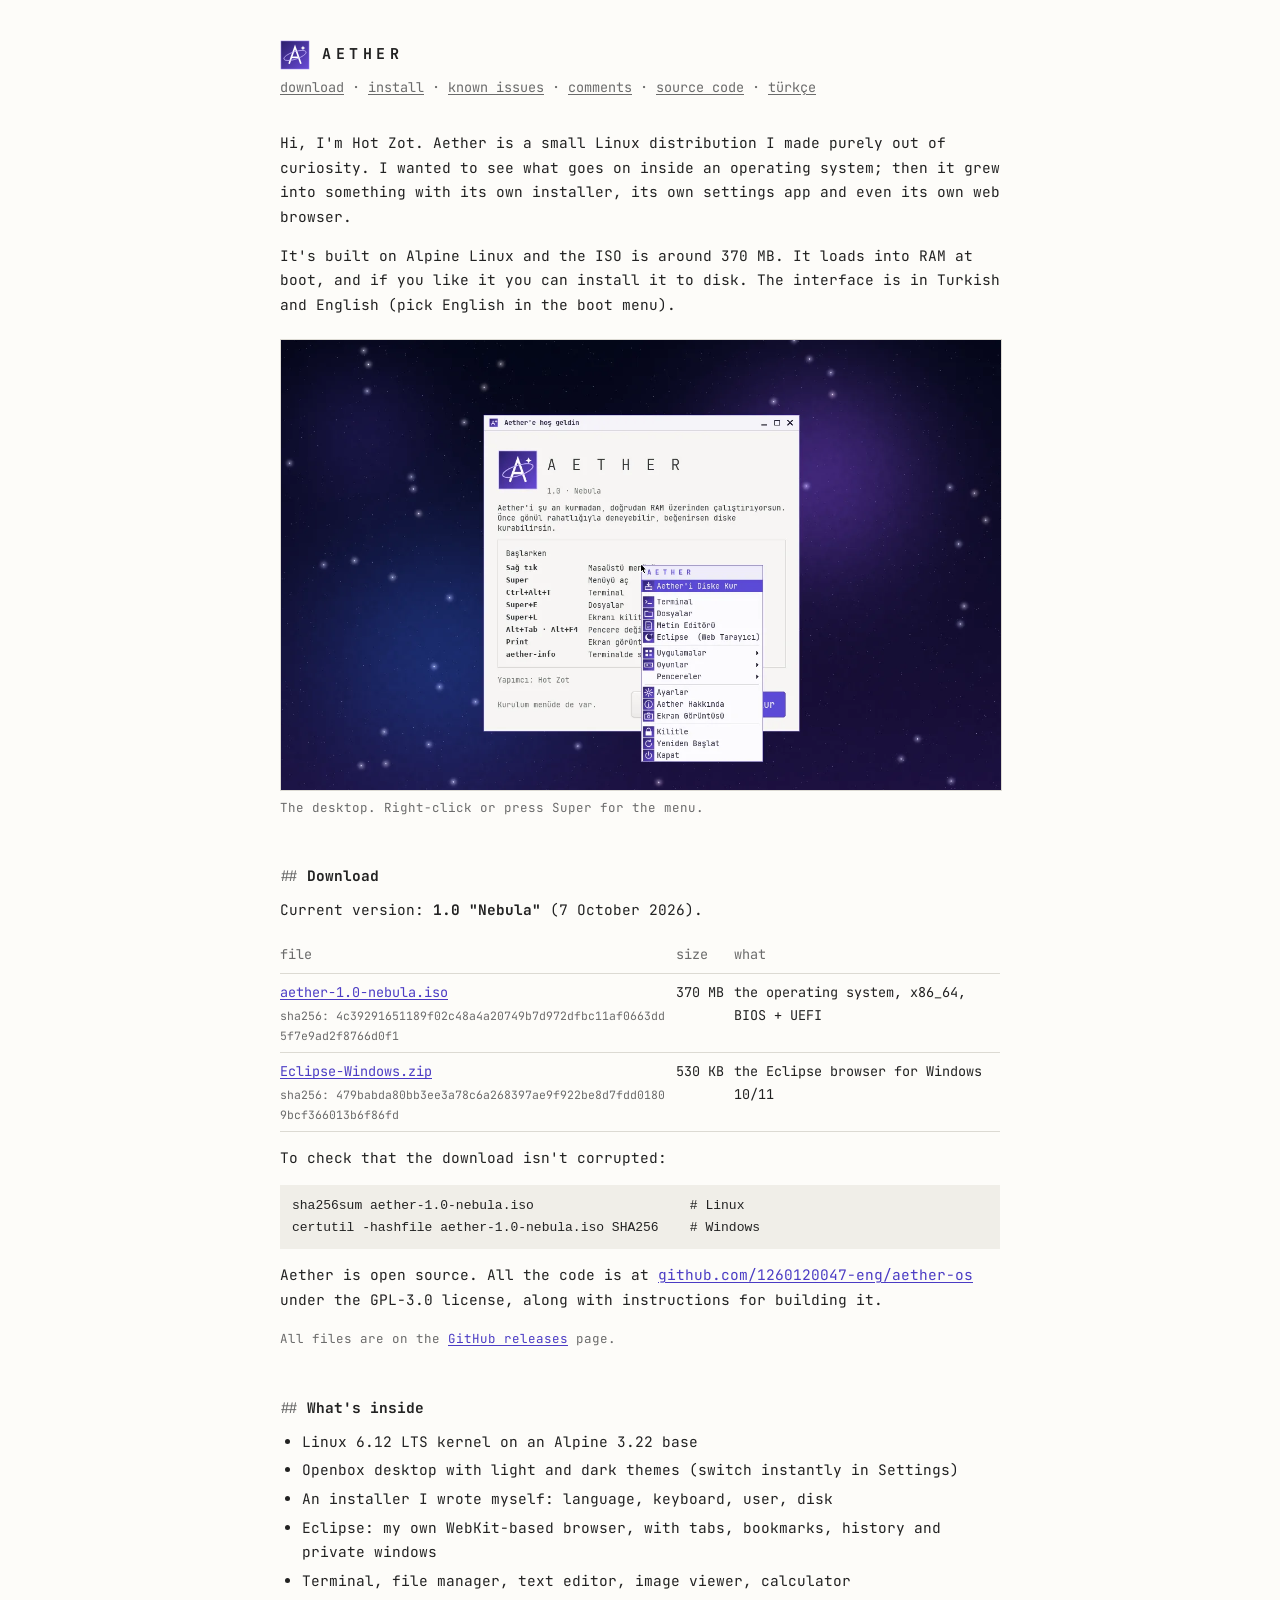
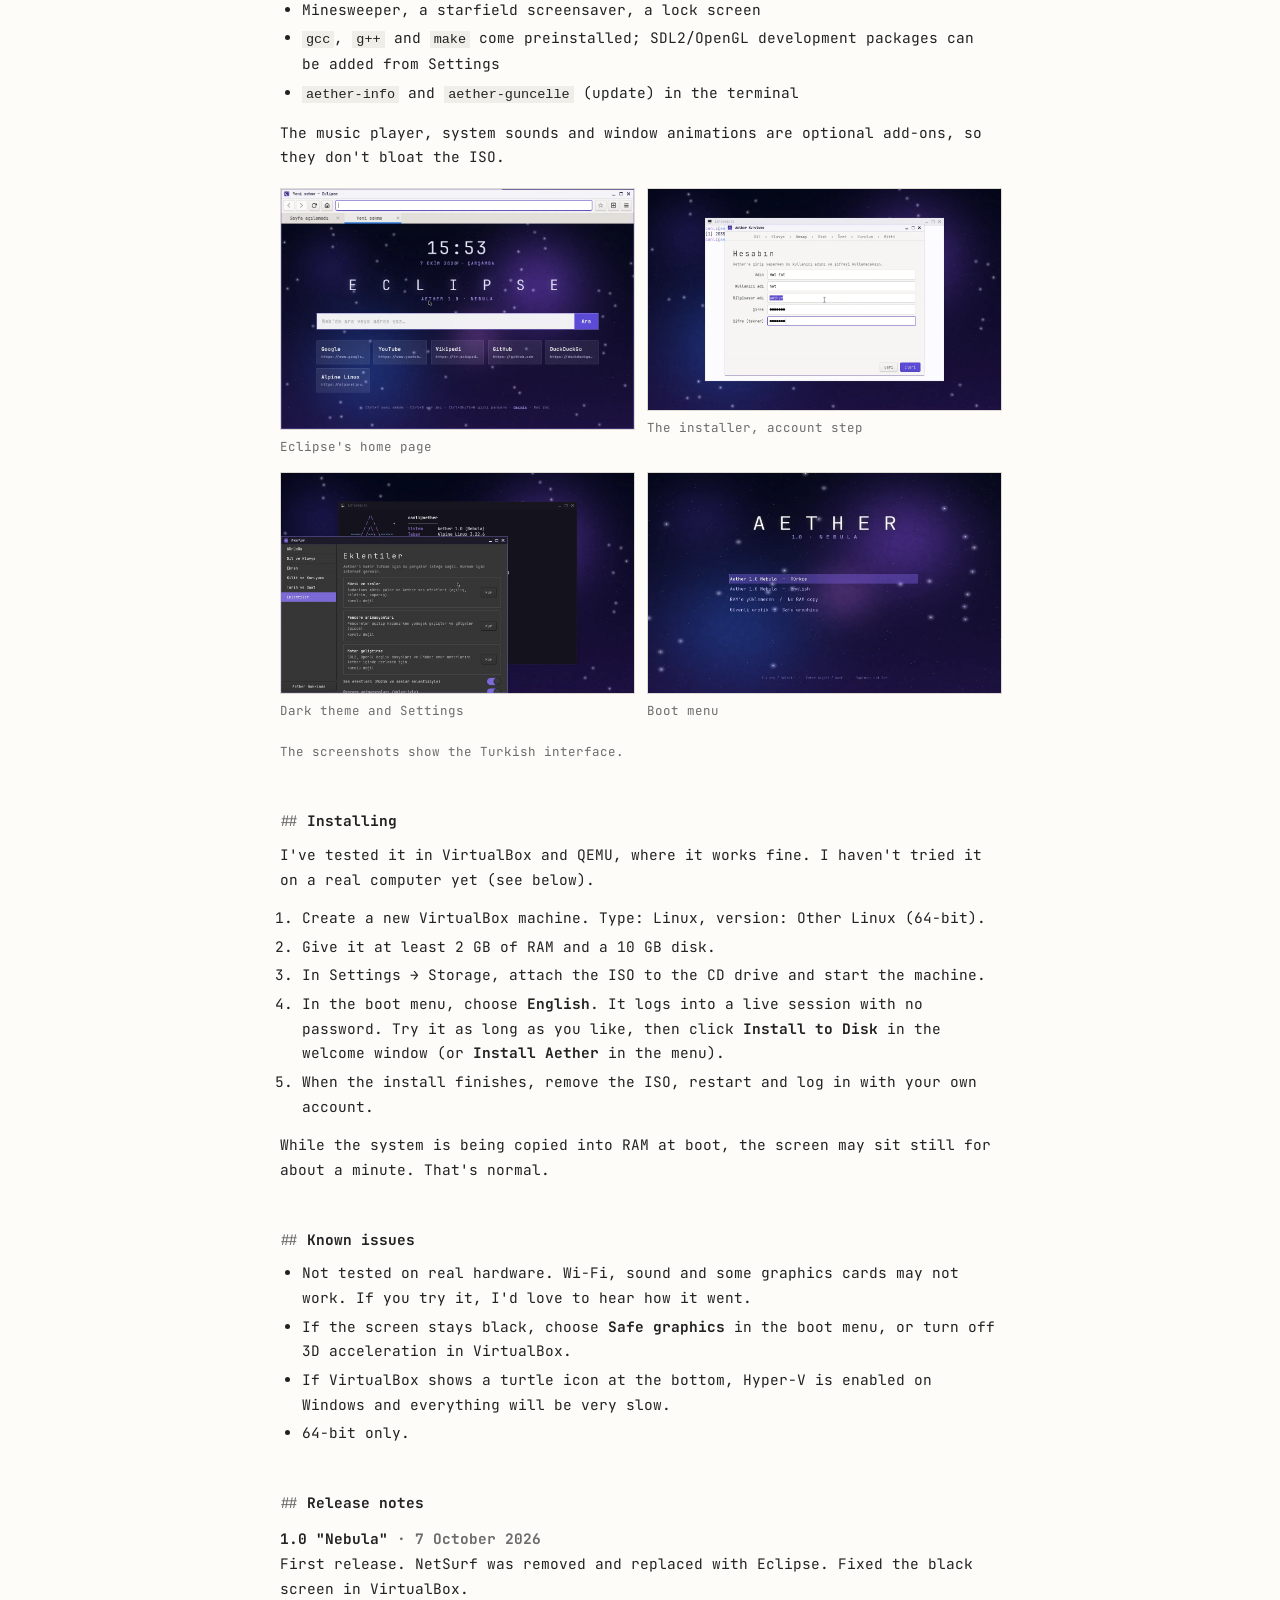
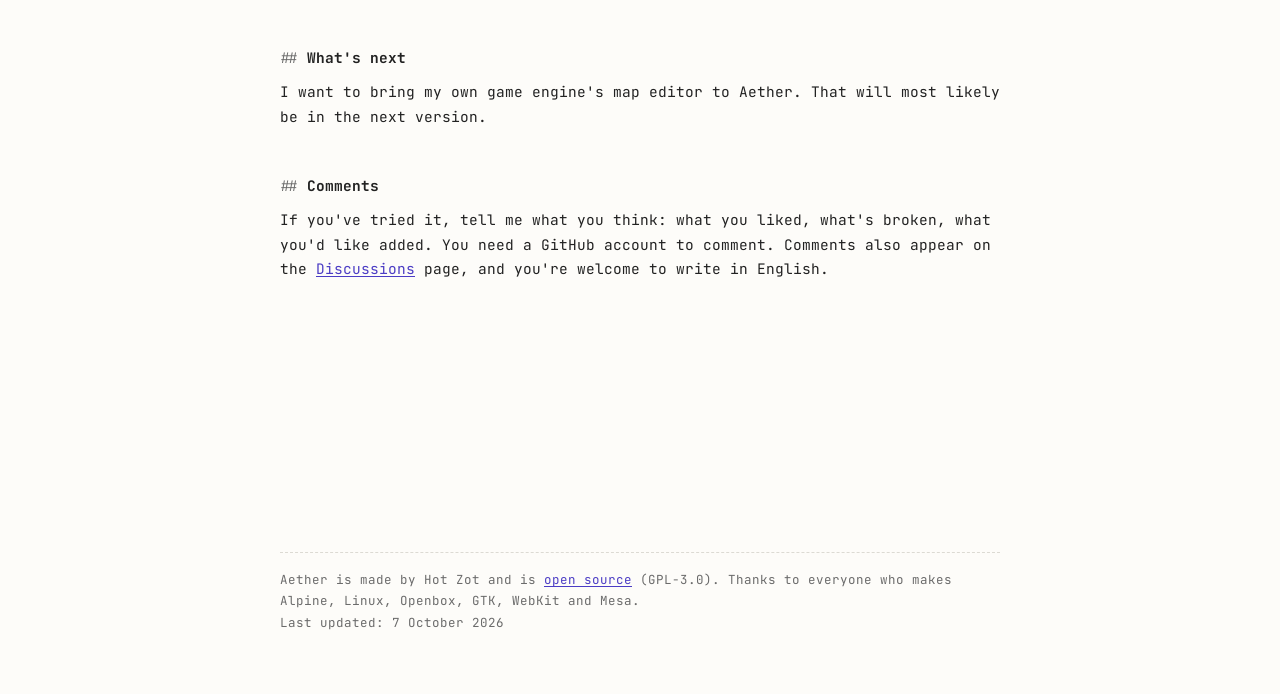
==== en/index.html @ 7eb0932d "İngilizce sayfa" ====
<!doctype html>
<html lang="en">
<head>
<meta charset="utf-8">
<meta name="viewport" content="width=device-width, initial-scale=1">
<title>Aether Linux</title>
<meta name="description" content="Aether: a small Linux distribution based on Alpine, in Turkish and English. A hobby project by Hot Zot.">
<link rel="alternate" hreflang="tr" href="https://aether-os.dev/">
<link rel="alternate" hreflang="en" href="https://aether-os.dev/en/">
<link rel="icon" href="../img/aether.svg" type="image/svg+xml">
<link rel="preconnect" href="https://fonts.googleapis.com">
<link rel="preconnect" href="https://fonts.gstatic.com" crossorigin>
<link rel="stylesheet" href="https://fonts.googleapis.com/css2?family=JetBrains+Mono:ital,wght@0,400;0,700;1,400&display=swap">
<style>
:root {
  --bg: #fdfcf9;
  --fg: #222;
  --soluk: #6b6b6b;
  --cizgi: #dcdad3;
  --link: #4b3cc4;
  --ziyaret: #7a3cab;
  --kod: #f0eee8;
}
@media (prefers-color-scheme: dark) {
  :root:not([data-theme="light"]) {
    --bg: #15141a; --fg: #ddd; --soluk: #8f8d99; --cizgi: #34323d;
    --link: #a99cff; --ziyaret: #c59cf0; --kod: #22212a; color-scheme: dark;
  }
}
:root[data-theme="dark"] {
  --bg: #15141a; --fg: #ddd; --soluk: #8f8d99; --cizgi: #34323d;
  --link: #a99cff; --ziyaret: #c59cf0; --kod: #22212a; color-scheme: dark;
}
html { -webkit-text-size-adjust: 100%; }
body {
  margin: 0; background: var(--bg); color: var(--fg);
  font: 14.5px/1.7 "JetBrains Mono", ui-monospace, Consolas, monospace;
}
.sayfa { max-width: 720px; margin: 0 auto; padding: 40px 16px 64px; }
a { color: var(--link); text-underline-offset: 2px; }
a:visited { color: var(--ziyaret); }
h1, h2 { font-weight: 700; line-height: 1.3; }
h1 { font-size: 15px; margin: 0; letter-spacing: .3em; }
h2 { font-size: 14.5px; margin: 48px 0 12px; }
h2::before { content: "## "; color: var(--soluk); font-weight: 400; }
p, ul, ol { margin: 0 0 14px; }
ul, ol { padding-left: 22px; }
li { margin-bottom: 4px; }
code { background: var(--kod); padding: 1px 4px; font-size: 13.5px; }
img { max-width: 100%; height: auto; display: block; }
.soluk { color: var(--soluk); }
small { font-size: 12.5px; }

.ust { display: flex; align-items: center; gap: 12px; margin-bottom: 6px; }
.ust img { width: 30px; height: 30px; }
.menu { margin: 0 0 32px; color: var(--soluk); font-size: 13.5px; }
.menu a, .menu a:visited { color: var(--soluk); }

figure { margin: 22px 0; }
figure img { border: 1px solid var(--cizgi); }
figcaption { color: var(--soluk); font-size: 12.5px; margin-top: 6px; }

.resimler { display: grid; grid-template-columns: 1fr 1fr; gap: 14px; margin: 18px 0; }
.resimler figure { margin: 0; }

.tablo { overflow-x: auto; margin: 14px 0; }
table { border-collapse: collapse; width: 100%; font-size: 13.5px; }
th, td { text-align: left; padding: 7px 10px 7px 0; border-bottom: 1px solid var(--cizgi); vertical-align: top; }
th { font-weight: 400; color: var(--soluk); }
td.boy { white-space: nowrap; }
.ozet { font-size: 11.5px; color: var(--soluk); word-break: break-all; display: block; margin-top: 2px; }

pre { background: var(--kod); padding: 10px 12px; overflow-x: auto; font-size: 13px; margin: 0 0 14px; }

.gunluk dt { font-weight: 700; }
.gunluk dd { margin: 0 0 12px 0; }

#yorumlar { margin-top: 14px; min-height: 200px; }
.alt { margin-top: 56px; padding-top: 16px; border-top: 1px dashed var(--cizgi); color: var(--soluk); font-size: 12.5px; }

@media (max-width: 560px) {
  body { font-size: 14px; }
  .resimler { grid-template-columns: 1fr; }
}
</style>
</head>
<body>
<div class="sayfa">

<div class="ust">
  <img src="../img/aether.svg" alt="">
  <h1>AETHER</h1>
</div>
<p class="menu">
  <a href="#download">download</a> ·
  <a href="#install">install</a> ·
  <a href="#issues">known issues</a> ·
  <a href="#comments">comments</a> ·
  <a href="https://github.com/1260120047-eng/aether-os">source code</a> ·
  <a href="../" hreflang="tr" lang="tr">türkçe</a>
</p>

<p>Hi, I'm Hot Zot. Aether is a small Linux distribution I made purely out of curiosity. I wanted to see what goes on inside an operating system; then it grew into something with its own installer, its own settings app and even its own web browser.</p>

<p>It's built on Alpine Linux and the ISO is around 370 MB. It loads into RAM at boot, and if you like it you can install it to disk. The interface is in Turkish and English (pick English in the boot menu).</p>

<figure>
  <a href="../img/masaustu.webp"><img src="../img/masaustu.webp" width="1280" height="800" alt="Aether desktop"></a>
  <figcaption>The desktop. Right-click or press Super for the menu.</figcaption>
</figure>

<h2 id="download">Download</h2>

<p>Current version: <b>1.0 "Nebula"</b> (7 October 2026).</p>

<div class="tablo">
<table>
  <tr><th>file</th><th>size</th><th>what</th></tr>
  <tr>
    <td><a href="https://github.com/1260120047-eng/aether/releases/download/1.0/aether-1.0-nebula.iso">aether-1.0-nebula.iso</a>
      <span class="ozet">sha256: 4c39291651189f02c48a4a20749b7d972dfbc11af0663dd5f7e9ad2f8766d0f1</span></td>
    <td class="boy">370 MB</td>
    <td>the operating system, x86_64, BIOS + UEFI</td>
  </tr>
  <tr>
    <td><a href="https://github.com/1260120047-eng/aether/releases/download/1.0/Eclipse-Windows.zip">Eclipse-Windows.zip</a>
      <span class="ozet">sha256: 479babda80bb3ee3a78c6a268397ae9f922be8d7fdd01809bcf366013b6f86fd</span></td>
    <td class="boy">530 KB</td>
    <td>the Eclipse browser for Windows 10/11</td>
  </tr>
</table>
</div>

<p>To check that the download isn't corrupted:</p>
<pre>sha256sum aether-1.0-nebula.iso                    # Linux
certutil -hashfile aether-1.0-nebula.iso SHA256    # Windows</pre>

<p>Aether is open source. All the code is at <a href="https://github.com/1260120047-eng/aether-os">github.com/1260120047-eng/aether-os</a> under the GPL-3.0 license, along with instructions for building it.</p>

<p class="soluk"><small>All files are on the <a href="https://github.com/1260120047-eng/aether/releases">GitHub releases</a> page.</small></p>

<h2>What's inside</h2>

<ul>
  <li>Linux 6.12 LTS kernel on an Alpine 3.22 base</li>
  <li>Openbox desktop with light and dark themes (switch instantly in Settings)</li>
  <li>An installer I wrote myself: language, keyboard, user, disk</li>
  <li>Eclipse: my own WebKit-based browser, with tabs, bookmarks, history and private windows</li>
  <li>Terminal, file manager, text editor, image viewer, calculator</li>
  <li>Minesweeper, a starfield screensaver, a lock screen</li>
  <li><code>gcc</code>, <code>g++</code> and <code>make</code> come preinstalled; SDL2/OpenGL development packages can be added from Settings</li>
  <li><code>aether-info</code> and <code>aether-guncelle</code> (update) in the terminal</li>
</ul>

<p>The music player, system sounds and window animations are optional add-ons, so they don't bloat the ISO.</p>

<div class="resimler">
  <figure>
    <a href="../img/eclipse.webp"><img src="../img/eclipse.webp" width="1102" height="750" alt="Eclipse browser" loading="lazy"></a>
    <figcaption>Eclipse's home page</figcaption>
  </figure>
  <figure>
    <a href="../img/kurulum.webp"><img src="../img/kurulum.webp" width="1280" height="800" alt="Installer" loading="lazy"></a>
    <figcaption>The installer, account step</figcaption>
  </figure>
  <figure>
    <a href="../img/koyu-tema.webp"><img src="../img/koyu-tema.webp" width="1280" height="800" alt="Dark theme" loading="lazy"></a>
    <figcaption>Dark theme and Settings</figcaption>
  </figure>
  <figure>
    <a href="../img/grub.webp"><img src="../img/grub.webp" width="800" height="600" alt="Boot menu" loading="lazy"></a>
    <figcaption>Boot menu</figcaption>
  </figure>
</div>
<p class="soluk"><small>The screenshots show the Turkish interface.</small></p>

<h2 id="install">Installing</h2>

<p>I've tested it in VirtualBox and QEMU, where it works fine. I haven't tried it on a real computer yet (see below).</p>

<ol>
  <li>Create a new VirtualBox machine. Type: Linux, version: Other Linux (64-bit).</li>
  <li>Give it at least 2 GB of RAM and a 10 GB disk.</li>
  <li>In Settings → Storage, attach the ISO to the CD drive and start the machine.</li>
  <li>In the boot menu, choose <b>English</b>. It logs into a live session with no password. Try it as long as you like, then click <b>Install to Disk</b> in the welcome window (or <b>Install Aether</b> in the menu).</li>
  <li>When the install finishes, remove the ISO, restart and log in with your own account.</li>
</ol>

<p>While the system is being copied into RAM at boot, the screen may sit still for about a minute. That's normal.</p>

<h2 id="issues">Known issues</h2>

<ul>
  <li>Not tested on real hardware. Wi-Fi, sound and some graphics cards may not work. If you try it, I'd love to hear how it went.</li>
  <li>If the screen stays black, choose <b>Safe graphics</b> in the boot menu, or turn off 3D acceleration in VirtualBox.</li>
  <li>If VirtualBox shows a turtle icon at the bottom, Hyper-V is enabled on Windows and everything will be very slow.</li>
  <li>64-bit only.</li>
</ul>

<h2>Release notes</h2>

<dl class="gunluk">
  <dt>1.0 "Nebula" <span class="soluk">· 7 October 2026</span></dt>
  <dd>First release. NetSurf was removed and replaced with Eclipse. Fixed the black screen in VirtualBox.</dd>
</dl>

<h2>What's next</h2>

<p>I want to bring my own game engine's map editor to Aether. That will most likely be in the next version.</p>

<h2 id="comments">Comments</h2>

<p>If you've tried it, tell me what you think: what you liked, what's broken, what you'd like added. You need a GitHub account to comment. Comments also appear on the <a href="https://github.com/1260120047-eng/aether/discussions">Discussions</a> page, and you're welcome to write in English.</p>

<div id="yorumlar">
<script src="https://giscus.app/client.js"
        data-repo="1260120047-eng/aether"
        data-repo-id="R_kgDOU_pYoA"
        data-category="Announcements"
        data-category-id="DIC_kwDOU_pYoM4DHRGf"
        data-mapping="specific"
        data-term="aether-1.0"
        data-strict="0"
        data-reactions-enabled="1"
        data-emit-metadata="0"
        data-input-position="top"
        data-theme="preferred_color_scheme"
        data-lang="en"
        data-loading="lazy"
        crossorigin="anonymous"
        async>
</script>
</div>

<div class="alt">
  Aether is made by Hot Zot and is <a href="https://github.com/1260120047-eng/aether-os">open source</a> (GPL-3.0). Thanks to everyone who makes Alpine, Linux, Openbox, GTK, WebKit and Mesa.<br>
  Last updated: 7 October 2026
</div>

</div>
</body>
</html>
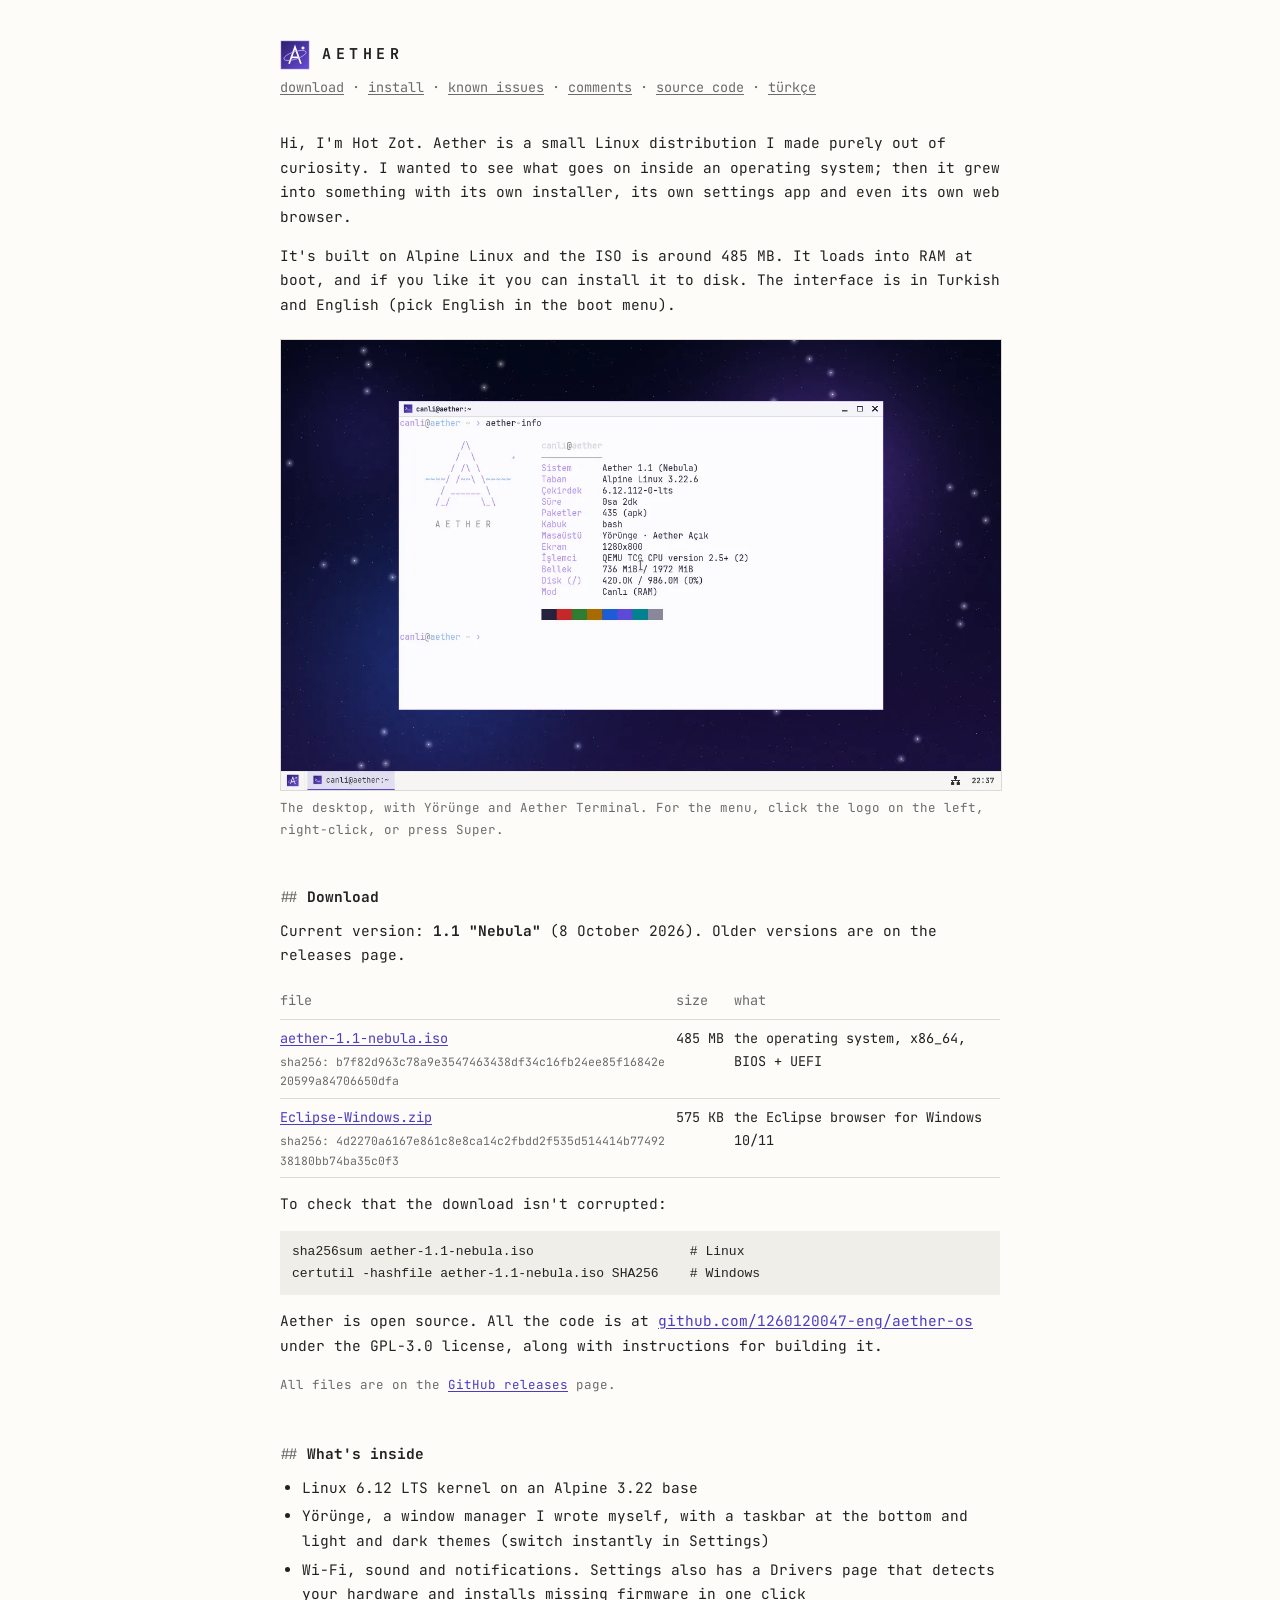
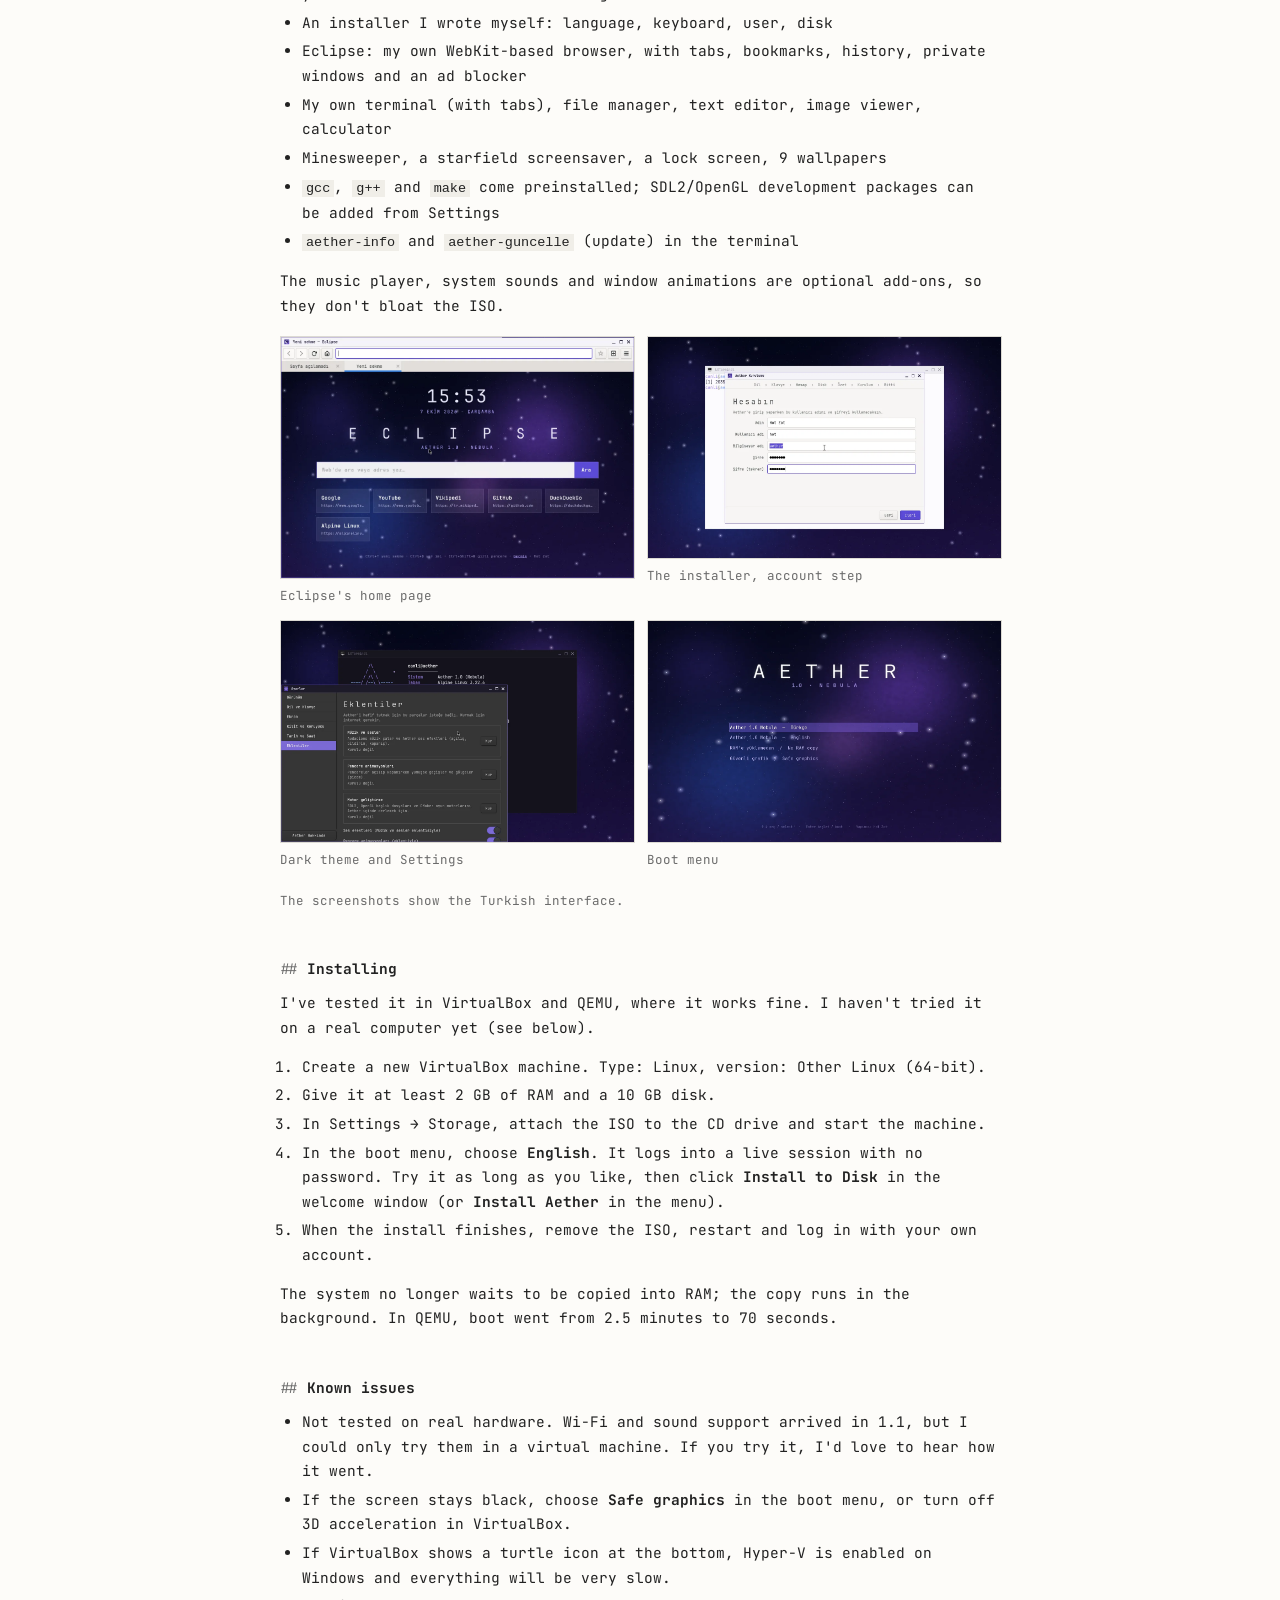
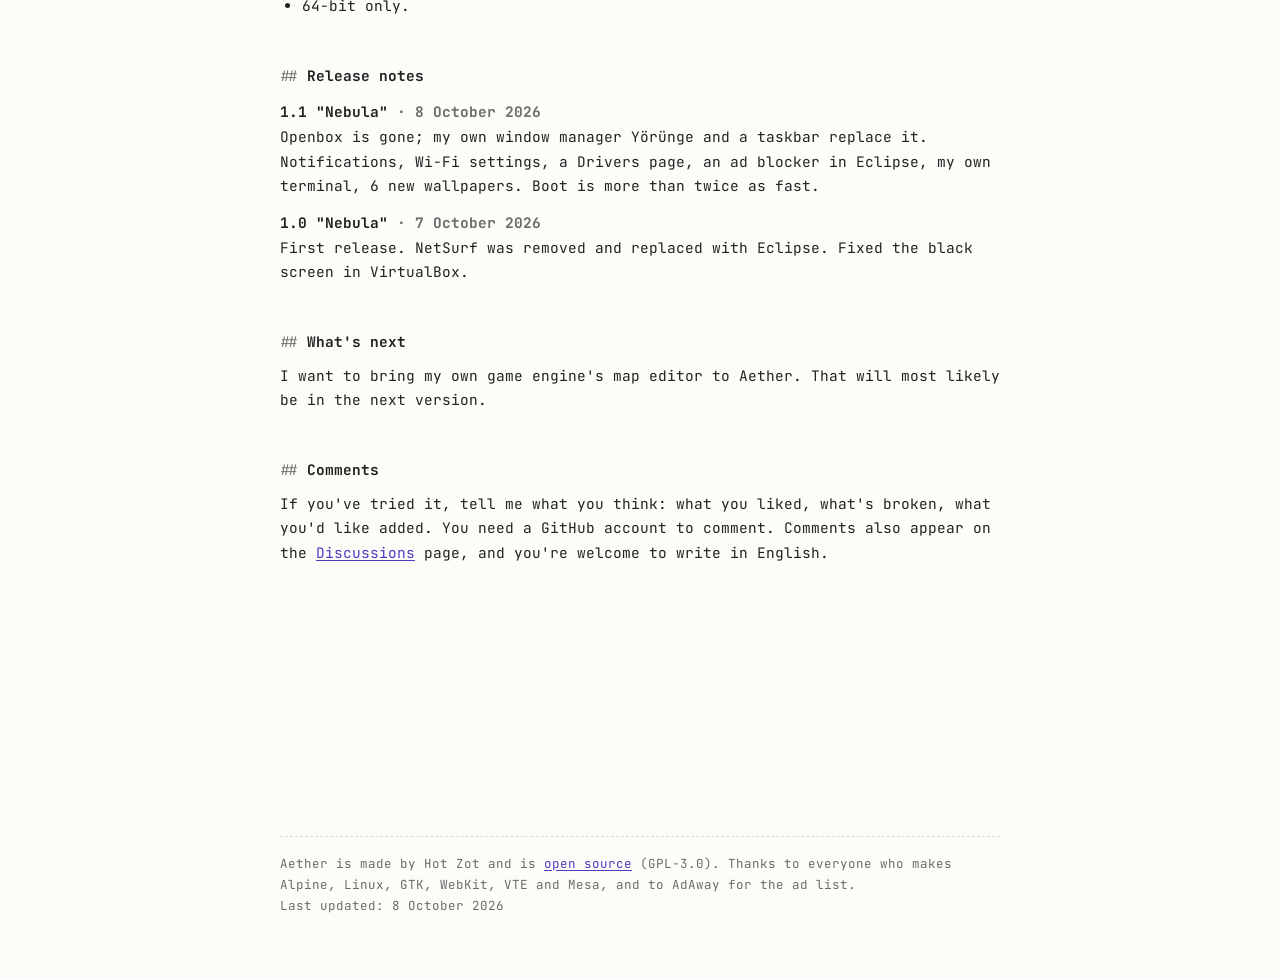
==== commit e55d703c: "1.1 "Nebula"" ====
--- a/en/index.html
+++ b/en/index.html
@@ -102,38 +102,38 @@
 
 <p>Hi, I'm Hot Zot. Aether is a small Linux distribution I made purely out of curiosity. I wanted to see what goes on inside an operating system; then it grew into something with its own installer, its own settings app and even its own web browser.</p>
 
-<p>It's built on Alpine Linux and the ISO is around 370 MB. It loads into RAM at boot, and if you like it you can install it to disk. The interface is in Turkish and English (pick English in the boot menu).</p>
+<p>It's built on Alpine Linux and the ISO is around 485 MB. It loads into RAM at boot, and if you like it you can install it to disk. The interface is in Turkish and English (pick English in the boot menu).</p>
 
 <figure>
   <a href="../img/masaustu.webp"><img src="../img/masaustu.webp" width="1280" height="800" alt="Aether desktop"></a>
-  <figcaption>The desktop. Right-click or press Super for the menu.</figcaption>
+  <figcaption>The desktop, with Yörünge and Aether Terminal. For the menu, click the logo on the left, right-click, or press Super.</figcaption>
 </figure>
 
 <h2 id="download">Download</h2>
 
-<p>Current version: <b>1.0 "Nebula"</b> (7 October 2026).</p>
+<p>Current version: <b>1.1 "Nebula"</b> (8 October 2026). Older versions are on the releases page.</p>
 
 <div class="tablo">
 <table>
   <tr><th>file</th><th>size</th><th>what</th></tr>
   <tr>
-    <td><a href="https://github.com/1260120047-eng/aether/releases/download/1.0/aether-1.0-nebula.iso">aether-1.0-nebula.iso</a>
-      <span class="ozet">sha256: 4c39291651189f02c48a4a20749b7d972dfbc11af0663dd5f7e9ad2f8766d0f1</span></td>
-    <td class="boy">370 MB</td>
+    <td><a href="https://github.com/1260120047-eng/aether/releases/download/1.1/aether-1.1-nebula.iso">aether-1.1-nebula.iso</a>
+      <span class="ozet">sha256: b7f82d963c78a9e3547463438df34c16fb24ee85f16842e20599a84706650dfa</span></td>
+    <td class="boy">485 MB</td>
     <td>the operating system, x86_64, BIOS + UEFI</td>
   </tr>
   <tr>
-    <td><a href="https://github.com/1260120047-eng/aether/releases/download/1.0/Eclipse-Windows.zip">Eclipse-Windows.zip</a>
-      <span class="ozet">sha256: 479babda80bb3ee3a78c6a268397ae9f922be8d7fdd01809bcf366013b6f86fd</span></td>
-    <td class="boy">530 KB</td>
+    <td><a href="https://github.com/1260120047-eng/aether/releases/download/1.1/Eclipse-Windows.zip">Eclipse-Windows.zip</a>
+      <span class="ozet">sha256: 4d2270a6167e861c8e8ca14c2fbdd2f535d514414b7749238180bb74ba35c0f3</span></td>
+    <td class="boy">575 KB</td>
     <td>the Eclipse browser for Windows 10/11</td>
   </tr>
 </table>
 </div>
 
 <p>To check that the download isn't corrupted:</p>
-<pre>sha256sum aether-1.0-nebula.iso                    # Linux
-certutil -hashfile aether-1.0-nebula.iso SHA256    # Windows</pre>
+<pre>sha256sum aether-1.1-nebula.iso                    # Linux
+certutil -hashfile aether-1.1-nebula.iso SHA256    # Windows</pre>
 
 <p>Aether is open source. All the code is at <a href="https://github.com/1260120047-eng/aether-os">github.com/1260120047-eng/aether-os</a> under the GPL-3.0 license, along with instructions for building it.</p>
 
@@ -143,11 +143,12 @@
 
 <ul>
   <li>Linux 6.12 LTS kernel on an Alpine 3.22 base</li>
-  <li>Openbox desktop with light and dark themes (switch instantly in Settings)</li>
+  <li>Yörünge, a window manager I wrote myself, with a taskbar at the bottom and light and dark themes (switch instantly in Settings)</li>
+  <li>Wi-Fi, sound and notifications. Settings also has a Drivers page that detects your hardware and installs missing firmware in one click</li>
   <li>An installer I wrote myself: language, keyboard, user, disk</li>
-  <li>Eclipse: my own WebKit-based browser, with tabs, bookmarks, history and private windows</li>
-  <li>Terminal, file manager, text editor, image viewer, calculator</li>
-  <li>Minesweeper, a starfield screensaver, a lock screen</li>
+  <li>Eclipse: my own WebKit-based browser, with tabs, bookmarks, history, private windows and an ad blocker</li>
+  <li>My own terminal (with tabs), file manager, text editor, image viewer, calculator</li>
+  <li>Minesweeper, a starfield screensaver, a lock screen, 9 wallpapers</li>
   <li><code>gcc</code>, <code>g++</code> and <code>make</code> come preinstalled; SDL2/OpenGL development packages can be added from Settings</li>
   <li><code>aether-info</code> and <code>aether-guncelle</code> (update) in the terminal</li>
 </ul>
@@ -186,12 +187,12 @@
   <li>When the install finishes, remove the ISO, restart and log in with your own account.</li>
 </ol>
 
-<p>While the system is being copied into RAM at boot, the screen may sit still for about a minute. That's normal.</p>
+<p>The system no longer waits to be copied into RAM; the copy runs in the background. In QEMU, boot went from 2.5 minutes to 70 seconds.</p>
 
 <h2 id="issues">Known issues</h2>
 
 <ul>
-  <li>Not tested on real hardware. Wi-Fi, sound and some graphics cards may not work. If you try it, I'd love to hear how it went.</li>
+  <li>Not tested on real hardware. Wi-Fi and sound support arrived in 1.1, but I could only try them in a virtual machine. If you try it, I'd love to hear how it went.</li>
   <li>If the screen stays black, choose <b>Safe graphics</b> in the boot menu, or turn off 3D acceleration in VirtualBox.</li>
   <li>If VirtualBox shows a turtle icon at the bottom, Hyper-V is enabled on Windows and everything will be very slow.</li>
   <li>64-bit only.</li>
@@ -200,6 +201,8 @@
 <h2>Release notes</h2>
 
 <dl class="gunluk">
+  <dt>1.1 "Nebula" <span class="soluk">· 8 October 2026</span></dt>
+  <dd>Openbox is gone; my own window manager Yörünge and a taskbar replace it. Notifications, Wi-Fi settings, a Drivers page, an ad blocker in Eclipse, my own terminal, 6 new wallpapers. Boot is more than twice as fast.</dd>
   <dt>1.0 "Nebula" <span class="soluk">· 7 October 2026</span></dt>
   <dd>First release. NetSurf was removed and replaced with Eclipse. Fixed the black screen in VirtualBox.</dd>
 </dl>
@@ -233,8 +236,8 @@
 </div>
 
 <div class="alt">
-  Aether is made by Hot Zot and is <a href="https://github.com/1260120047-eng/aether-os">open source</a> (GPL-3.0). Thanks to everyone who makes Alpine, Linux, Openbox, GTK, WebKit and Mesa.<br>
-  Last updated: 7 October 2026
+  Aether is made by Hot Zot and is <a href="https://github.com/1260120047-eng/aether-os">open source</a> (GPL-3.0). Thanks to everyone who makes Alpine, Linux, GTK, WebKit, VTE and Mesa, and to AdAway for the ad list.<br>
+  Last updated: 8 October 2026
 </div>
 
 </div>
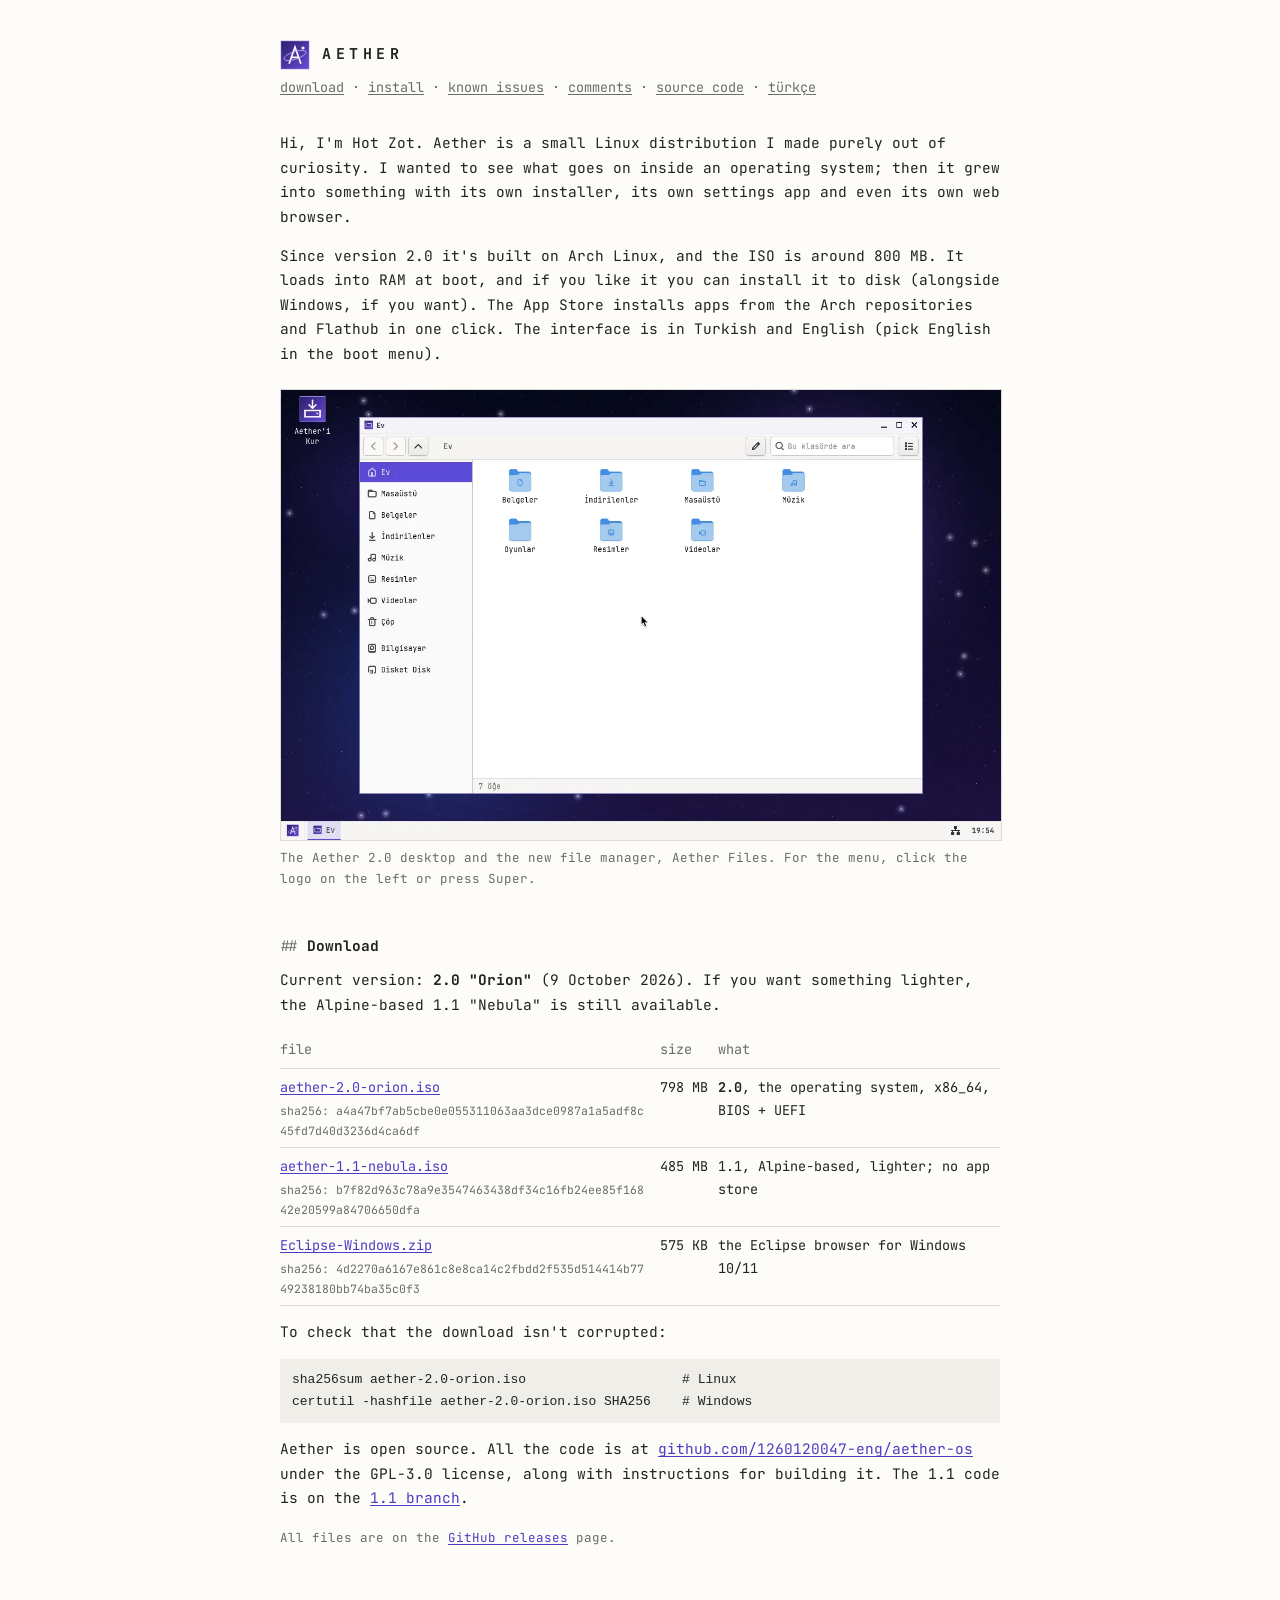
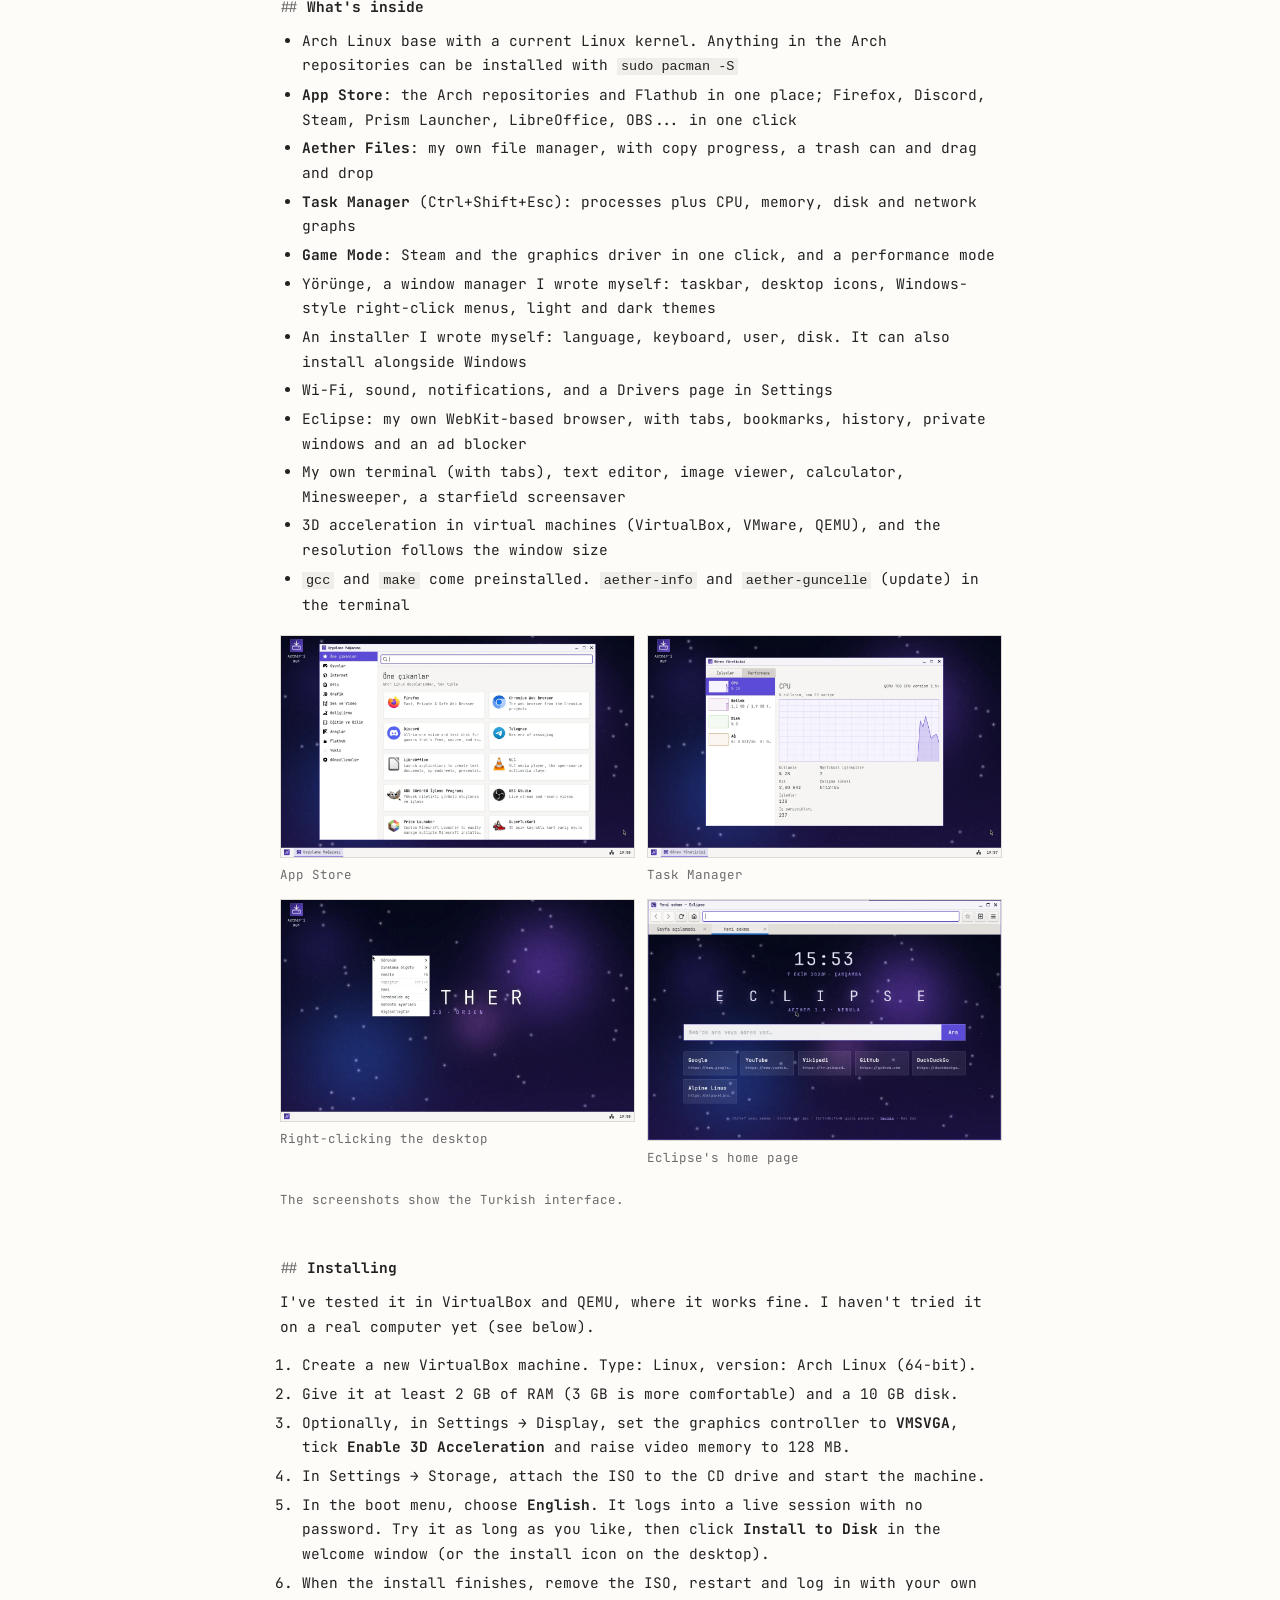
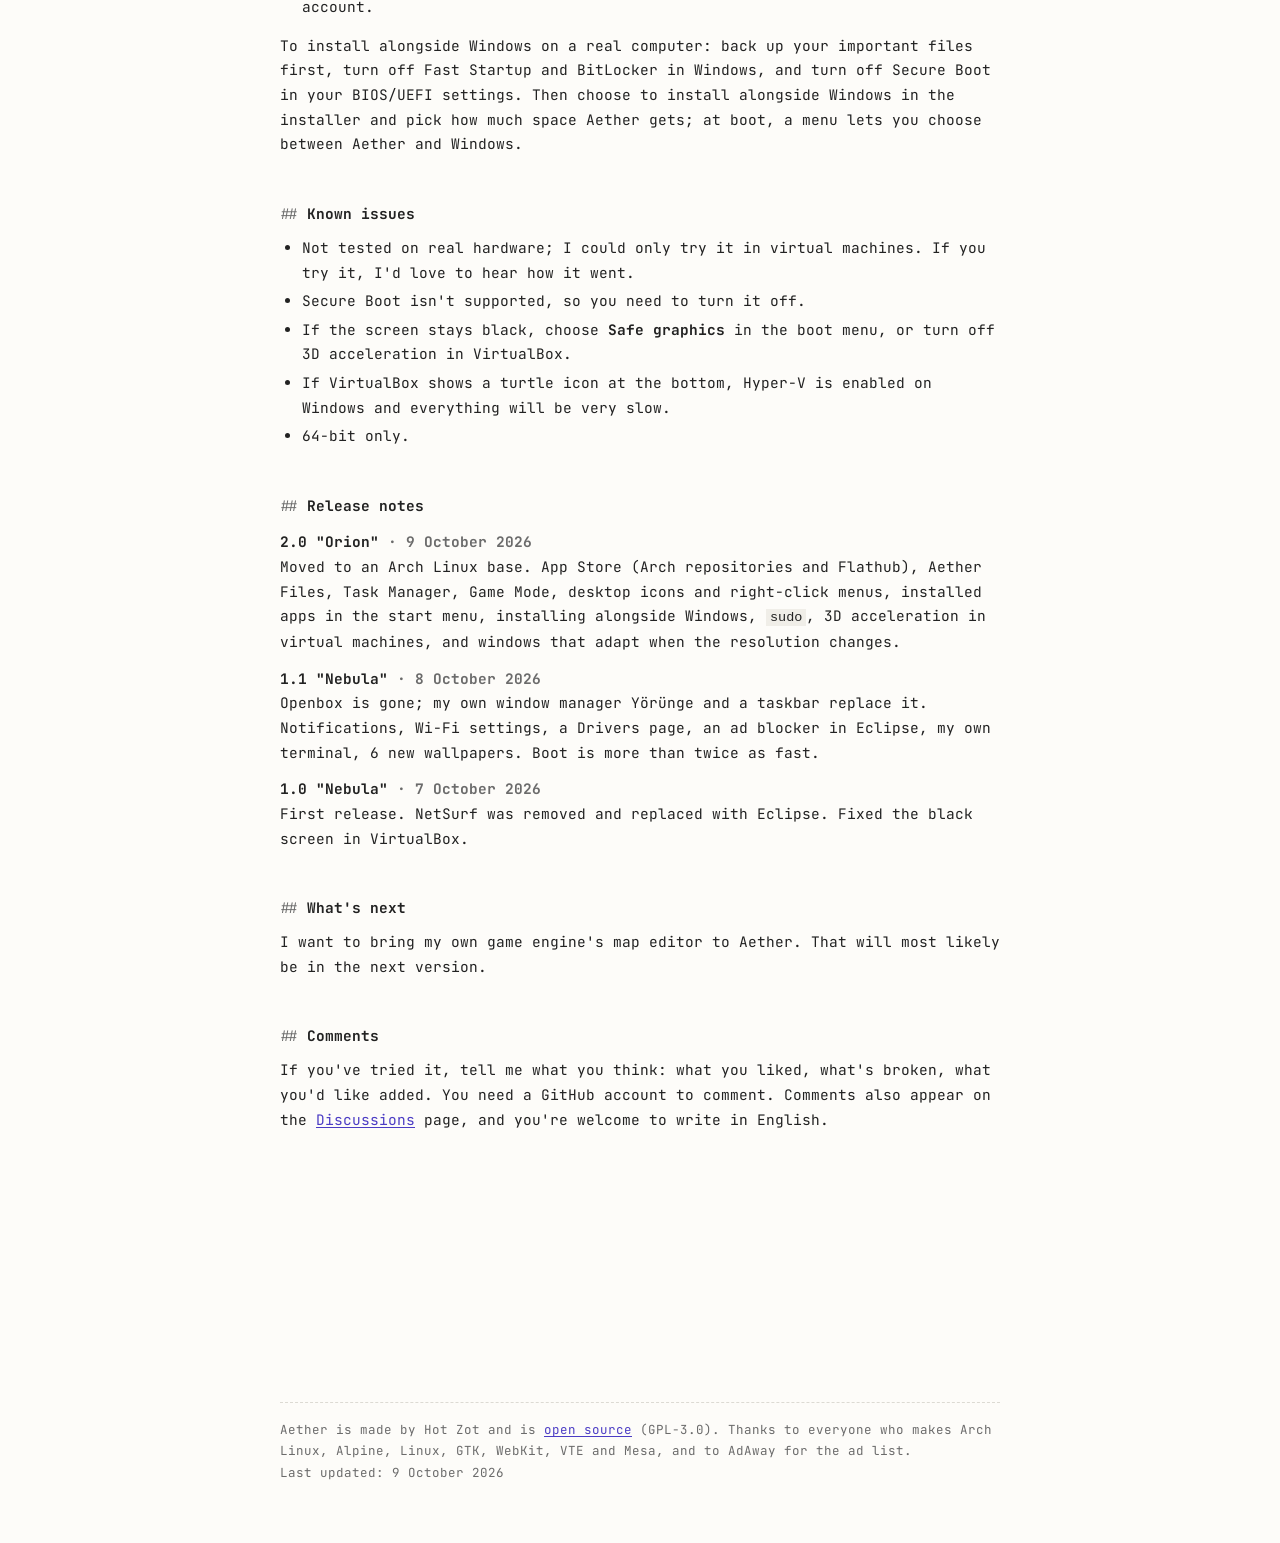
==== commit 8ce817d1: "2.0 "Orion"" ====
--- a/en/index.html
+++ b/en/index.html
@@ -4,7 +4,7 @@
 <meta charset="utf-8">
 <meta name="viewport" content="width=device-width, initial-scale=1">
 <title>Aether Linux</title>
-<meta name="description" content="Aether: a small Linux distribution based on Alpine, in Turkish and English. A hobby project by Hot Zot.">
+<meta name="description" content="Aether: a small Linux distribution based on Arch Linux, in Turkish and English. A hobby project by Hot Zot.">
 <link rel="alternate" hreflang="tr" href="https://aether-os.dev/">
 <link rel="alternate" hreflang="en" href="https://aether-os.dev/en/">
 <link rel="icon" href="../img/aether.svg" type="image/svg+xml">
@@ -102,25 +102,31 @@
 
 <p>Hi, I'm Hot Zot. Aether is a small Linux distribution I made purely out of curiosity. I wanted to see what goes on inside an operating system; then it grew into something with its own installer, its own settings app and even its own web browser.</p>
 
-<p>It's built on Alpine Linux and the ISO is around 485 MB. It loads into RAM at boot, and if you like it you can install it to disk. The interface is in Turkish and English (pick English in the boot menu).</p>
+<p>Since version 2.0 it's built on Arch Linux, and the ISO is around 800 MB. It loads into RAM at boot, and if you like it you can install it to disk (alongside Windows, if you want). The App Store installs apps from the Arch repositories and Flathub in one click. The interface is in Turkish and English (pick English in the boot menu).</p>
 
 <figure>
-  <a href="../img/masaustu.webp"><img src="../img/masaustu.webp" width="1280" height="800" alt="Aether desktop"></a>
-  <figcaption>The desktop, with Yörünge and Aether Terminal. For the menu, click the logo on the left, right-click, or press Super.</figcaption>
+  <a href="../img/dosyalar.webp"><img src="../img/dosyalar.webp" width="1280" height="800" alt="Aether 2.0 desktop and Aether Files"></a>
+  <figcaption>The Aether 2.0 desktop and the new file manager, Aether Files. For the menu, click the logo on the left or press Super.</figcaption>
 </figure>
 
 <h2 id="download">Download</h2>
 
-<p>Current version: <b>1.1 "Nebula"</b> (8 October 2026). Older versions are on the releases page.</p>
+<p>Current version: <b>2.0 "Orion"</b> (9 October 2026). If you want something lighter, the Alpine-based 1.1 "Nebula" is still available.</p>
 
 <div class="tablo">
 <table>
   <tr><th>file</th><th>size</th><th>what</th></tr>
   <tr>
+    <td><a href="https://github.com/1260120047-eng/aether/releases/download/2.0/aether-2.0-orion.iso">aether-2.0-orion.iso</a>
+      <span class="ozet">sha256: a4a47bf7ab5cbe0e055311063aa3dce0987a1a5adf8c45fd7d40d3236d4ca6df</span></td>
+    <td class="boy">798 MB</td>
+    <td><b>2.0</b>, the operating system, x86_64, BIOS + UEFI</td>
+  </tr>
+  <tr>
     <td><a href="https://github.com/1260120047-eng/aether/releases/download/1.1/aether-1.1-nebula.iso">aether-1.1-nebula.iso</a>
       <span class="ozet">sha256: b7f82d963c78a9e3547463438df34c16fb24ee85f16842e20599a84706650dfa</span></td>
     <td class="boy">485 MB</td>
-    <td>the operating system, x86_64, BIOS + UEFI</td>
+    <td>1.1, Alpine-based, lighter; no app store</td>
   </tr>
   <tr>
     <td><a href="https://github.com/1260120047-eng/aether/releases/download/1.1/Eclipse-Windows.zip">Eclipse-Windows.zip</a>
@@ -132,46 +138,48 @@
 </div>
 
 <p>To check that the download isn't corrupted:</p>
-<pre>sha256sum aether-1.1-nebula.iso                    # Linux
-certutil -hashfile aether-1.1-nebula.iso SHA256    # Windows</pre>
-
-<p>Aether is open source. All the code is at <a href="https://github.com/1260120047-eng/aether-os">github.com/1260120047-eng/aether-os</a> under the GPL-3.0 license, along with instructions for building it.</p>
+<pre>sha256sum aether-2.0-orion.iso                    # Linux
+certutil -hashfile aether-2.0-orion.iso SHA256    # Windows</pre>
+
+<p>Aether is open source. All the code is at <a href="https://github.com/1260120047-eng/aether-os">github.com/1260120047-eng/aether-os</a> under the GPL-3.0 license, along with instructions for building it. The 1.1 code is on the <a href="https://github.com/1260120047-eng/aether-os/tree/1.1">1.1 branch</a>.</p>
 
 <p class="soluk"><small>All files are on the <a href="https://github.com/1260120047-eng/aether/releases">GitHub releases</a> page.</small></p>
 
 <h2>What's inside</h2>
 
 <ul>
-  <li>Linux 6.12 LTS kernel on an Alpine 3.22 base</li>
-  <li>Yörünge, a window manager I wrote myself, with a taskbar at the bottom and light and dark themes (switch instantly in Settings)</li>
-  <li>Wi-Fi, sound and notifications. Settings also has a Drivers page that detects your hardware and installs missing firmware in one click</li>
-  <li>An installer I wrote myself: language, keyboard, user, disk</li>
+  <li>Arch Linux base with a current Linux kernel. Anything in the Arch repositories can be installed with <code>sudo pacman -S</code></li>
+  <li><b>App Store</b>: the Arch repositories and Flathub in one place; Firefox, Discord, Steam, Prism Launcher, LibreOffice, OBS... in one click</li>
+  <li><b>Aether Files</b>: my own file manager, with copy progress, a trash can and drag and drop</li>
+  <li><b>Task Manager</b> (Ctrl+Shift+Esc): processes plus CPU, memory, disk and network graphs</li>
+  <li><b>Game Mode</b>: Steam and the graphics driver in one click, and a performance mode</li>
+  <li>Yörünge, a window manager I wrote myself: taskbar, desktop icons, Windows-style right-click menus, light and dark themes</li>
+  <li>An installer I wrote myself: language, keyboard, user, disk. It can also install alongside Windows</li>
+  <li>Wi-Fi, sound, notifications, and a Drivers page in Settings</li>
   <li>Eclipse: my own WebKit-based browser, with tabs, bookmarks, history, private windows and an ad blocker</li>
-  <li>My own terminal (with tabs), file manager, text editor, image viewer, calculator</li>
-  <li>Minesweeper, a starfield screensaver, a lock screen, 9 wallpapers</li>
-  <li><code>gcc</code>, <code>g++</code> and <code>make</code> come preinstalled; SDL2/OpenGL development packages can be added from Settings</li>
-  <li><code>aether-info</code> and <code>aether-guncelle</code> (update) in the terminal</li>
+  <li>My own terminal (with tabs), text editor, image viewer, calculator, Minesweeper, a starfield screensaver</li>
+  <li>3D acceleration in virtual machines (VirtualBox, VMware, QEMU), and the resolution follows the window size</li>
+  <li><code>gcc</code> and <code>make</code> come preinstalled. <code>aether-info</code> and <code>aether-guncelle</code> (update) in the terminal</li>
 </ul>
 
-<p>The music player, system sounds and window animations are optional add-ons, so they don't bloat the ISO.</p>
 
 <div class="resimler">
+  <figure>
+    <a href="../img/magaza.webp"><img src="../img/magaza.webp" width="1280" height="800" alt="App Store" loading="lazy"></a>
+    <figcaption>App Store</figcaption>
+  </figure>
+  <figure>
+    <a href="../img/gorev.webp"><img src="../img/gorev.webp" width="1280" height="800" alt="Task Manager" loading="lazy"></a>
+    <figcaption>Task Manager</figcaption>
+  </figure>
+  <figure>
+    <a href="../img/sagtik.webp"><img src="../img/sagtik.webp" width="1280" height="800" alt="Desktop right-click menu" loading="lazy"></a>
+    <figcaption>Right-clicking the desktop</figcaption>
+  </figure>
   <figure>
     <a href="../img/eclipse.webp"><img src="../img/eclipse.webp" width="1102" height="750" alt="Eclipse browser" loading="lazy"></a>
     <figcaption>Eclipse's home page</figcaption>
   </figure>
-  <figure>
-    <a href="../img/kurulum.webp"><img src="../img/kurulum.webp" width="1280" height="800" alt="Installer" loading="lazy"></a>
-    <figcaption>The installer, account step</figcaption>
-  </figure>
-  <figure>
-    <a href="../img/koyu-tema.webp"><img src="../img/koyu-tema.webp" width="1280" height="800" alt="Dark theme" loading="lazy"></a>
-    <figcaption>Dark theme and Settings</figcaption>
-  </figure>
-  <figure>
-    <a href="../img/grub.webp"><img src="../img/grub.webp" width="800" height="600" alt="Boot menu" loading="lazy"></a>
-    <figcaption>Boot menu</figcaption>
-  </figure>
 </div>
 <p class="soluk"><small>The screenshots show the Turkish interface.</small></p>
 
@@ -180,19 +188,21 @@
 <p>I've tested it in VirtualBox and QEMU, where it works fine. I haven't tried it on a real computer yet (see below).</p>
 
 <ol>
-  <li>Create a new VirtualBox machine. Type: Linux, version: Other Linux (64-bit).</li>
-  <li>Give it at least 2 GB of RAM and a 10 GB disk.</li>
+  <li>Create a new VirtualBox machine. Type: Linux, version: Arch Linux (64-bit).</li>
+  <li>Give it at least 2 GB of RAM (3 GB is more comfortable) and a 10 GB disk.</li>
+  <li>Optionally, in Settings → Display, set the graphics controller to <b>VMSVGA</b>, tick <b>Enable 3D Acceleration</b> and raise video memory to 128 MB.</li>
   <li>In Settings → Storage, attach the ISO to the CD drive and start the machine.</li>
-  <li>In the boot menu, choose <b>English</b>. It logs into a live session with no password. Try it as long as you like, then click <b>Install to Disk</b> in the welcome window (or <b>Install Aether</b> in the menu).</li>
+  <li>In the boot menu, choose <b>English</b>. It logs into a live session with no password. Try it as long as you like, then click <b>Install to Disk</b> in the welcome window (or the install icon on the desktop).</li>
   <li>When the install finishes, remove the ISO, restart and log in with your own account.</li>
 </ol>
 
-<p>The system no longer waits to be copied into RAM; the copy runs in the background. In QEMU, boot went from 2.5 minutes to 70 seconds.</p>
+<p>To install alongside Windows on a real computer: back up your important files first, turn off Fast Startup and BitLocker in Windows, and turn off Secure Boot in your BIOS/UEFI settings. Then choose to install alongside Windows in the installer and pick how much space Aether gets; at boot, a menu lets you choose between Aether and Windows.</p>
 
 <h2 id="issues">Known issues</h2>
 
 <ul>
-  <li>Not tested on real hardware. Wi-Fi and sound support arrived in 1.1, but I could only try them in a virtual machine. If you try it, I'd love to hear how it went.</li>
+  <li>Not tested on real hardware; I could only try it in virtual machines. If you try it, I'd love to hear how it went.</li>
+  <li>Secure Boot isn't supported, so you need to turn it off.</li>
   <li>If the screen stays black, choose <b>Safe graphics</b> in the boot menu, or turn off 3D acceleration in VirtualBox.</li>
   <li>If VirtualBox shows a turtle icon at the bottom, Hyper-V is enabled on Windows and everything will be very slow.</li>
   <li>64-bit only.</li>
@@ -201,6 +211,8 @@
 <h2>Release notes</h2>
 
 <dl class="gunluk">
+  <dt>2.0 "Orion" <span class="soluk">· 9 October 2026</span></dt>
+  <dd>Moved to an Arch Linux base. App Store (Arch repositories and Flathub), Aether Files, Task Manager, Game Mode, desktop icons and right-click menus, installed apps in the start menu, installing alongside Windows, <code>sudo</code>, 3D acceleration in virtual machines, and windows that adapt when the resolution changes.</dd>
   <dt>1.1 "Nebula" <span class="soluk">· 8 October 2026</span></dt>
   <dd>Openbox is gone; my own window manager Yörünge and a taskbar replace it. Notifications, Wi-Fi settings, a Drivers page, an ad blocker in Eclipse, my own terminal, 6 new wallpapers. Boot is more than twice as fast.</dd>
   <dt>1.0 "Nebula" <span class="soluk">· 7 October 2026</span></dt>
@@ -236,8 +248,8 @@
 </div>
 
 <div class="alt">
-  Aether is made by Hot Zot and is <a href="https://github.com/1260120047-eng/aether-os">open source</a> (GPL-3.0). Thanks to everyone who makes Alpine, Linux, GTK, WebKit, VTE and Mesa, and to AdAway for the ad list.<br>
-  Last updated: 8 October 2026
+  Aether is made by Hot Zot and is <a href="https://github.com/1260120047-eng/aether-os">open source</a> (GPL-3.0). Thanks to everyone who makes Arch Linux, Alpine, Linux, GTK, WebKit, VTE and Mesa, and to AdAway for the ad list.<br>
+  Last updated: 9 October 2026
 </div>
 
 </div>
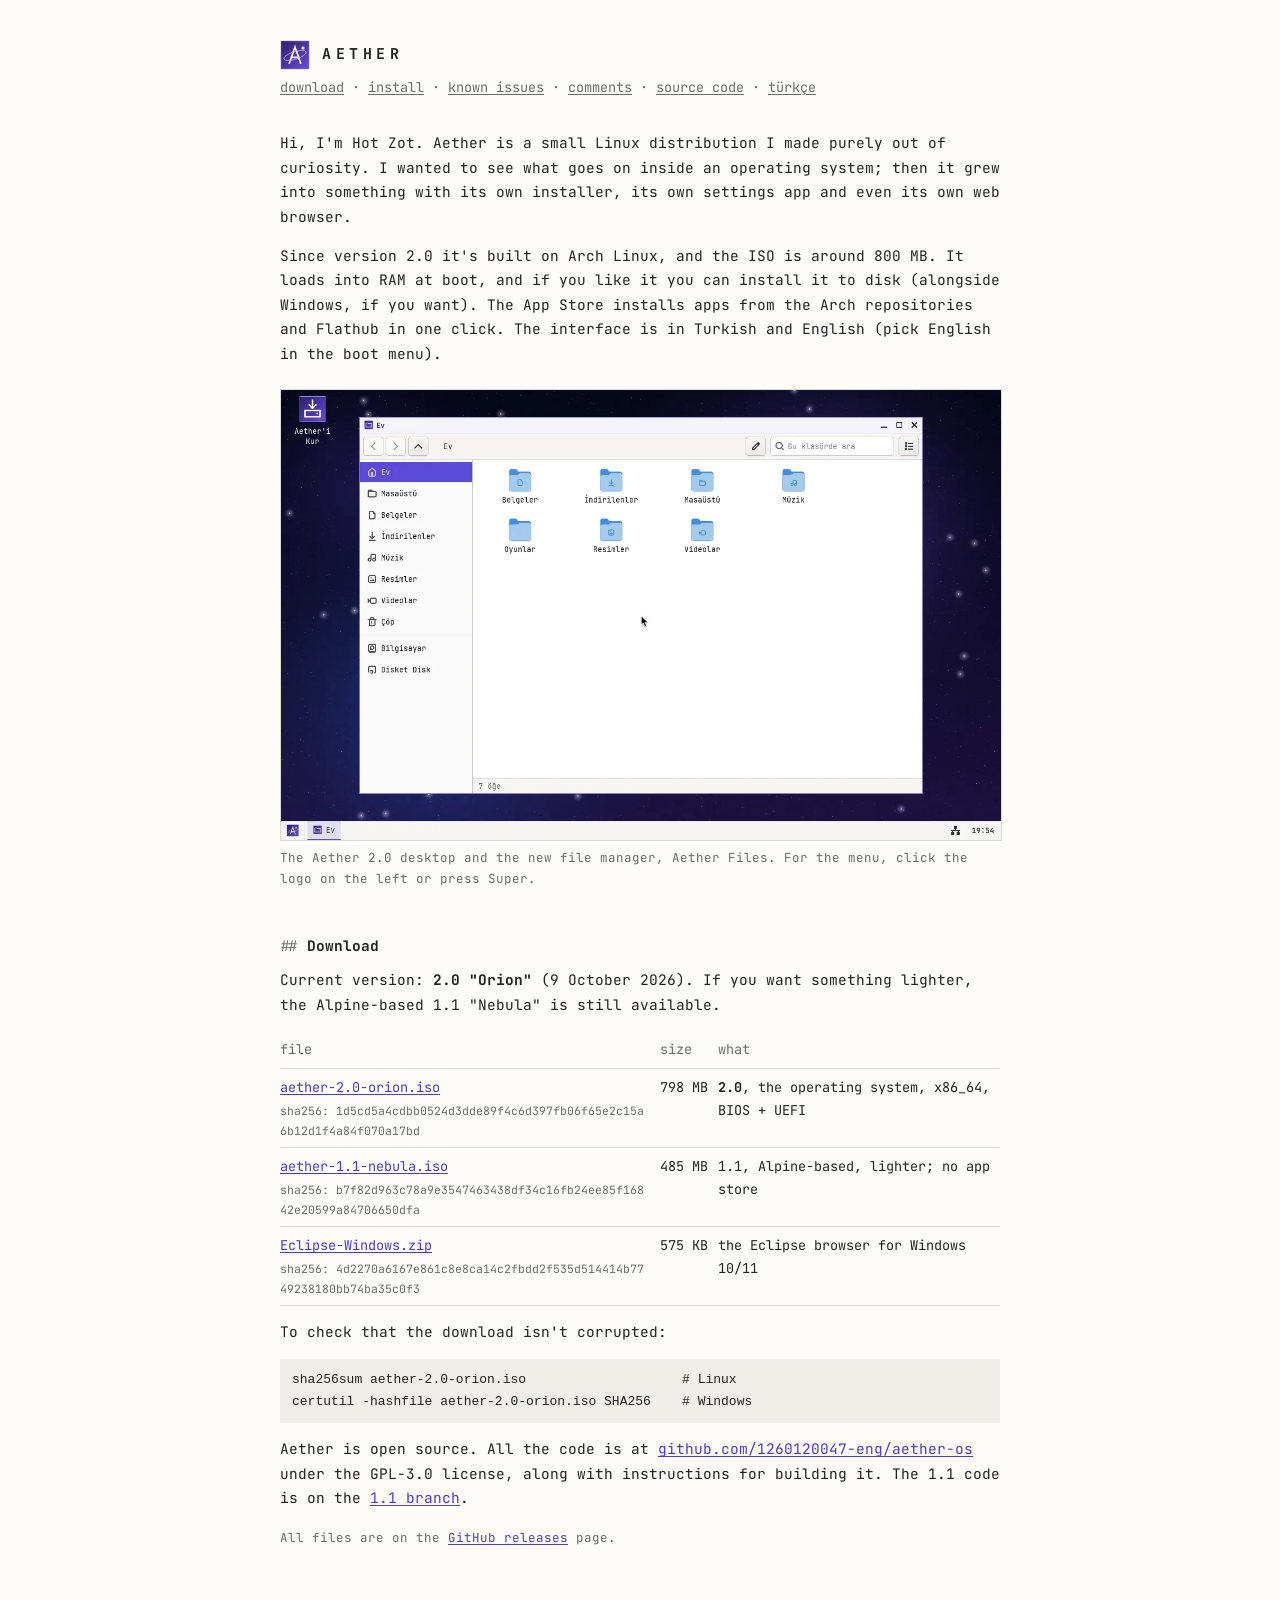
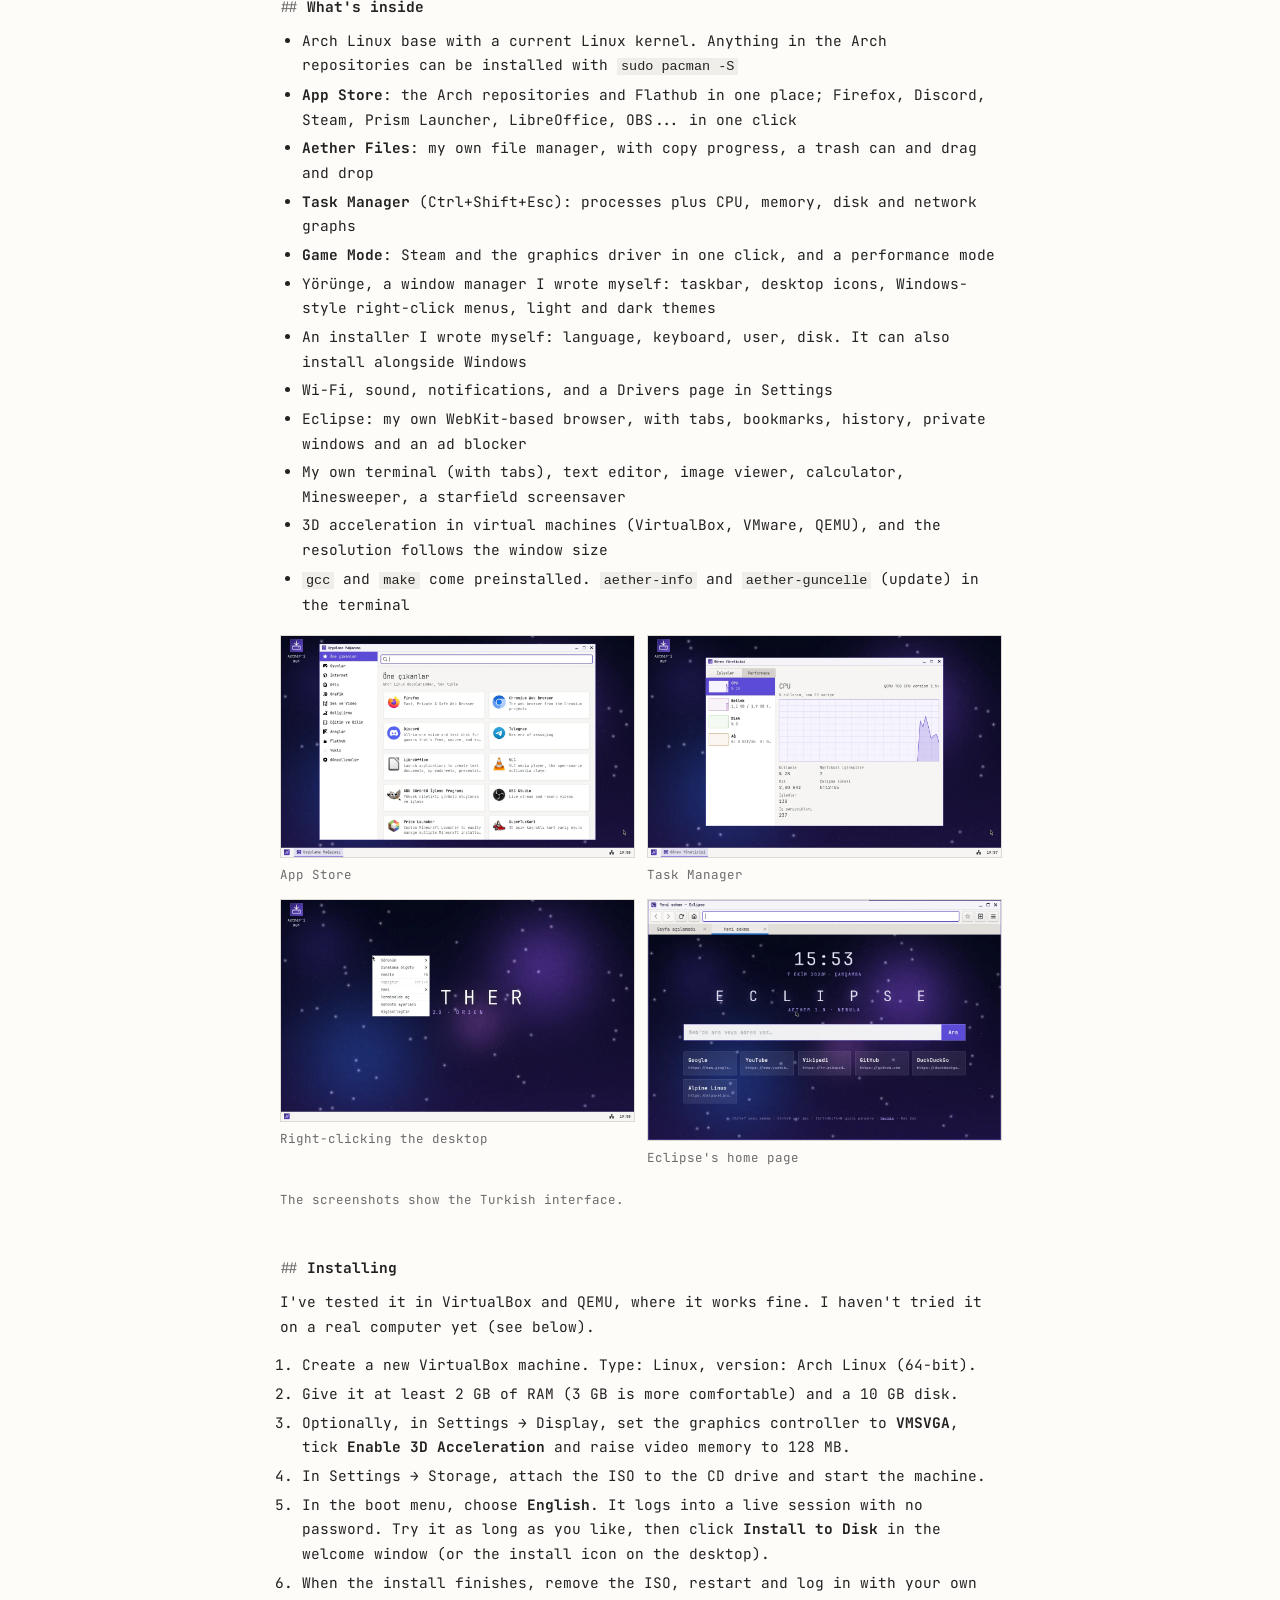
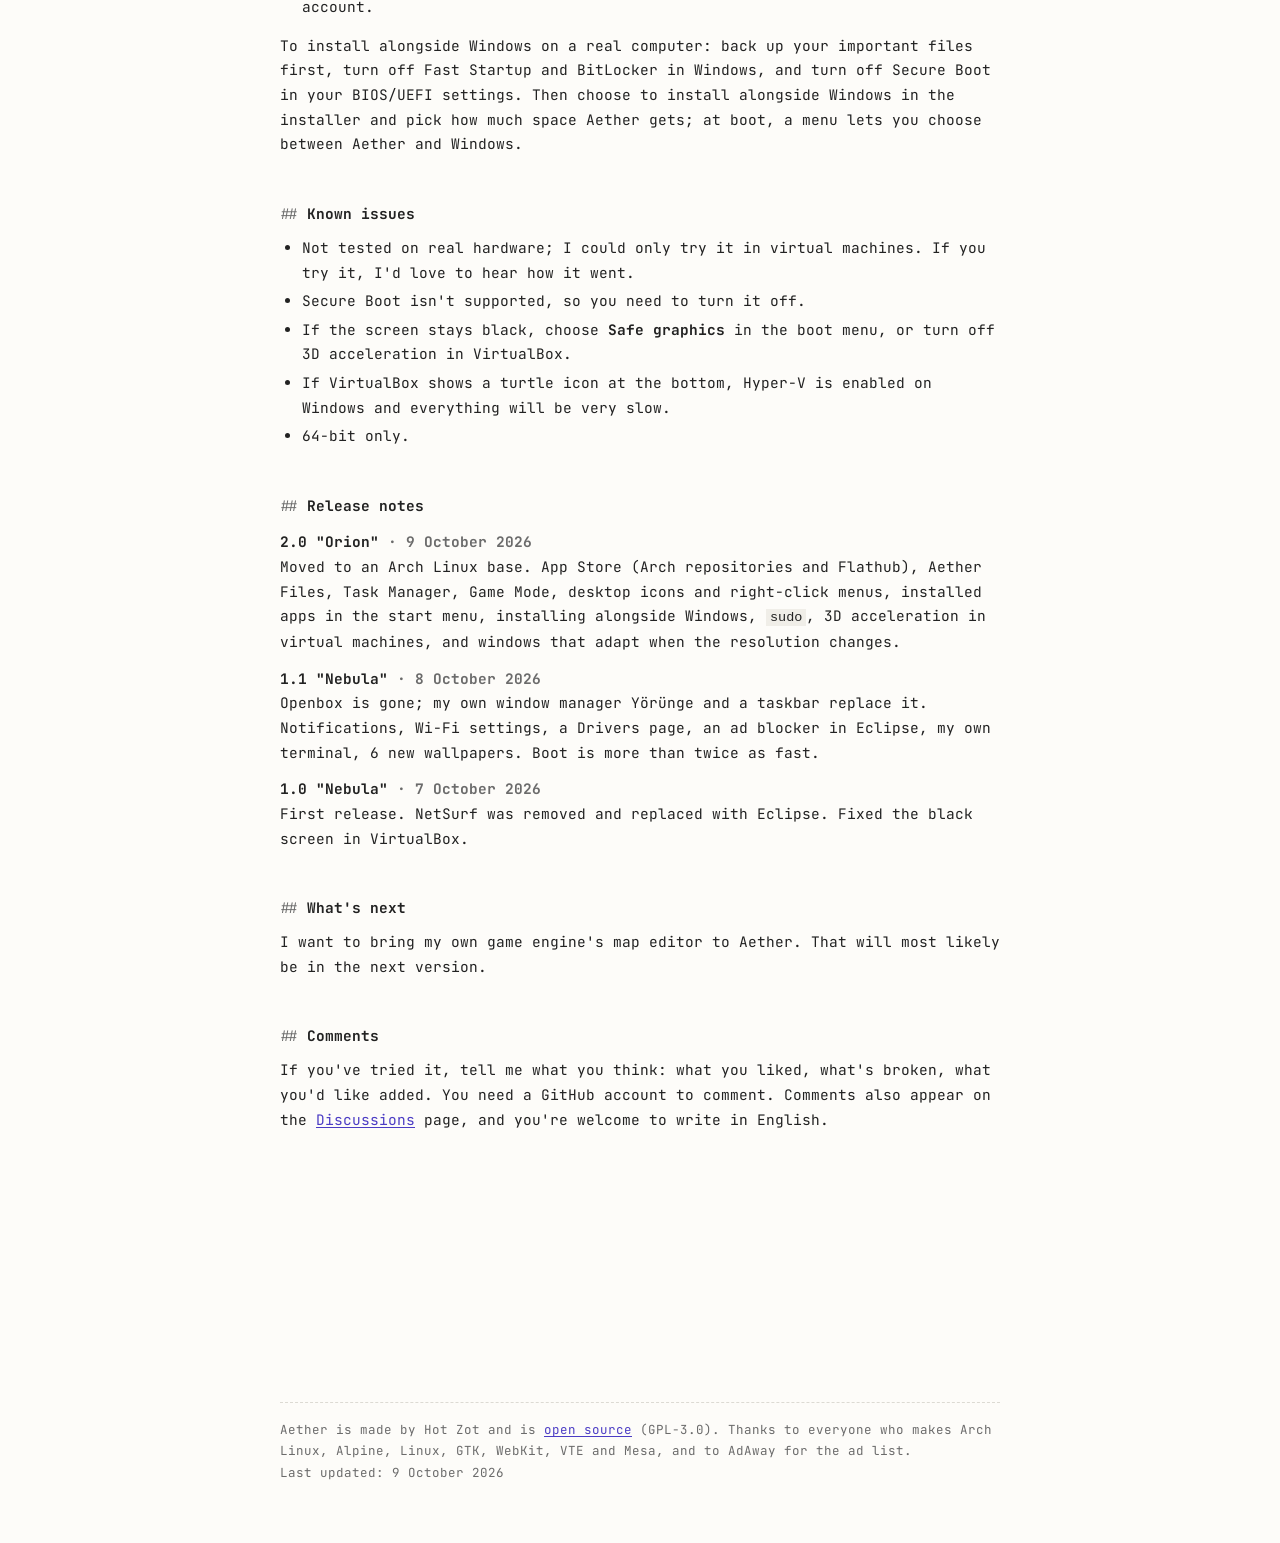
==== commit 73e000eb: "2.0 ISO parmak izi" ====
--- a/en/index.html
+++ b/en/index.html
@@ -118,7 +118,7 @@
   <tr><th>file</th><th>size</th><th>what</th></tr>
   <tr>
     <td><a href="https://github.com/1260120047-eng/aether/releases/download/2.0/aether-2.0-orion.iso">aether-2.0-orion.iso</a>
-      <span class="ozet">sha256: a4a47bf7ab5cbe0e055311063aa3dce0987a1a5adf8c45fd7d40d3236d4ca6df</span></td>
+      <span class="ozet">sha256: 1d5cd5a4cdbb0524d3dde89f4c6d397fb06f65e2c15a6b12d1f4a84f070a17bd</span></td>
     <td class="boy">798 MB</td>
     <td><b>2.0</b>, the operating system, x86_64, BIOS + UEFI</td>
   </tr>
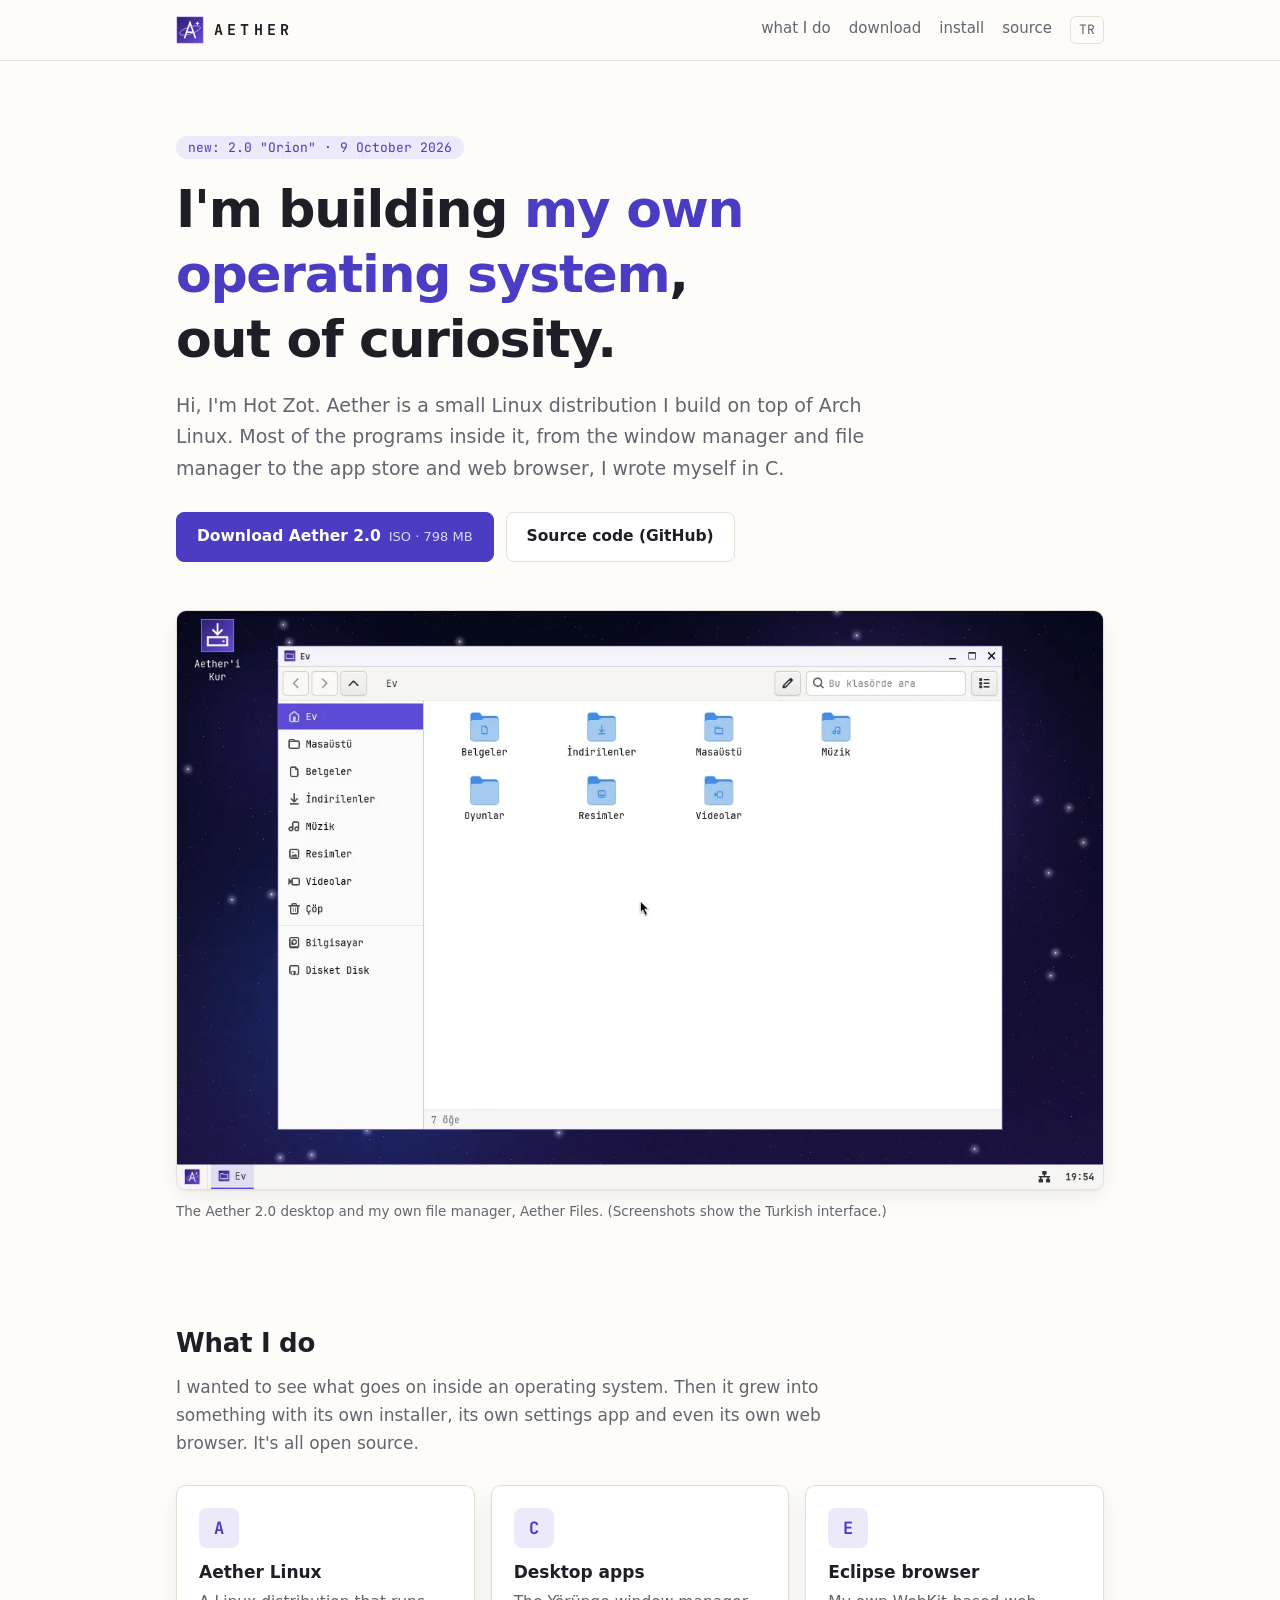
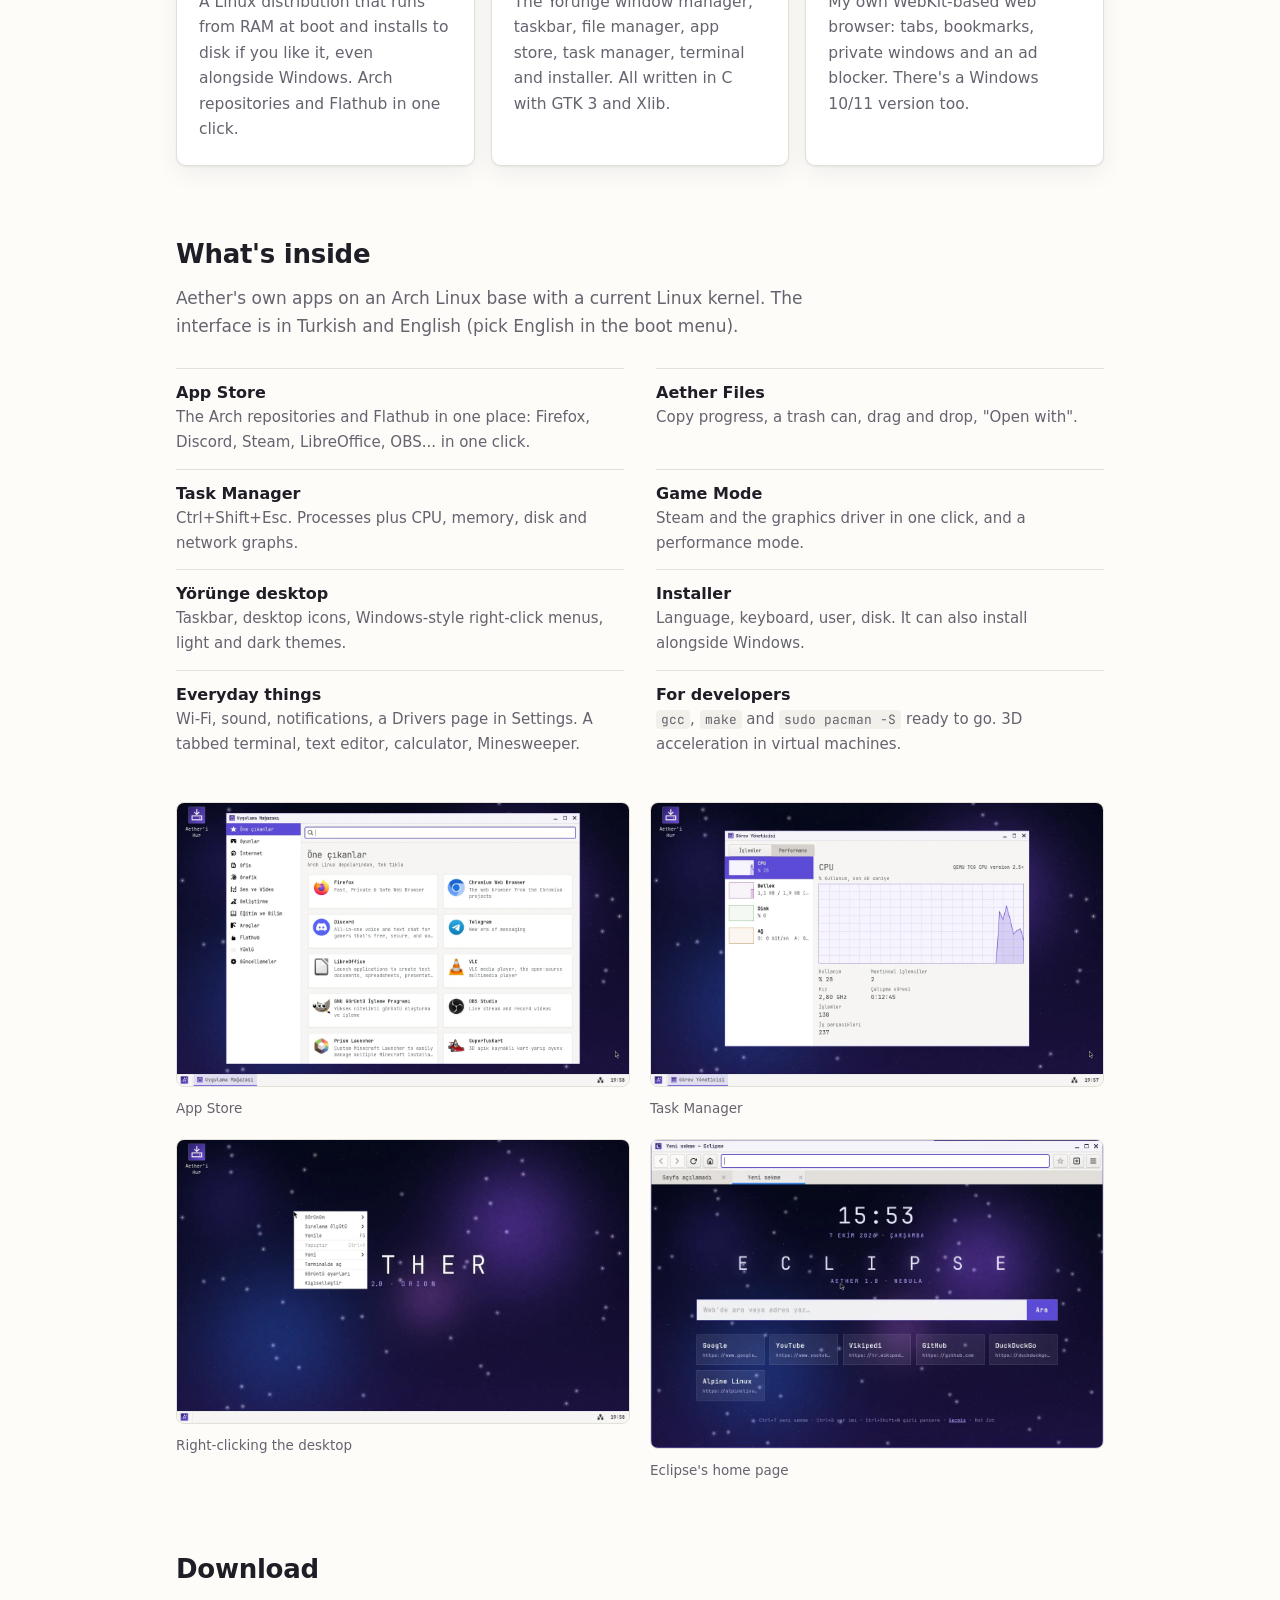
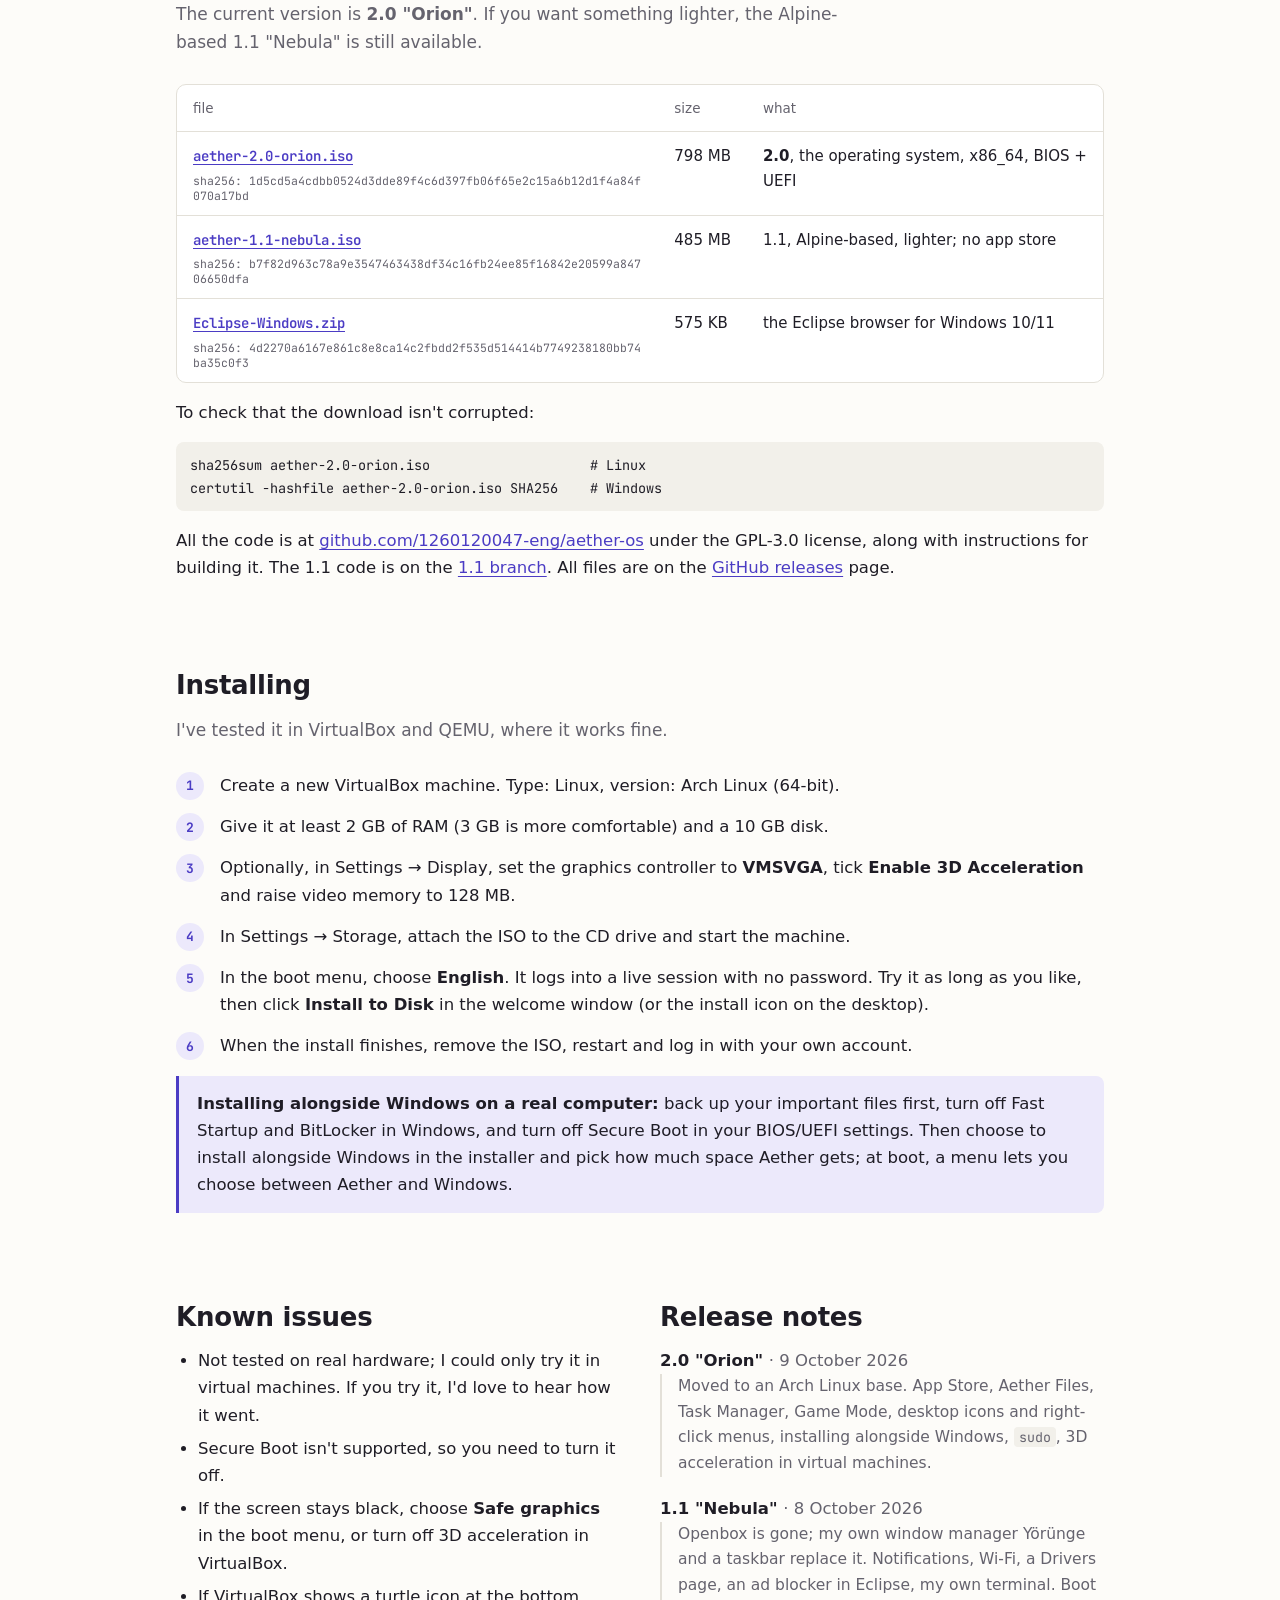
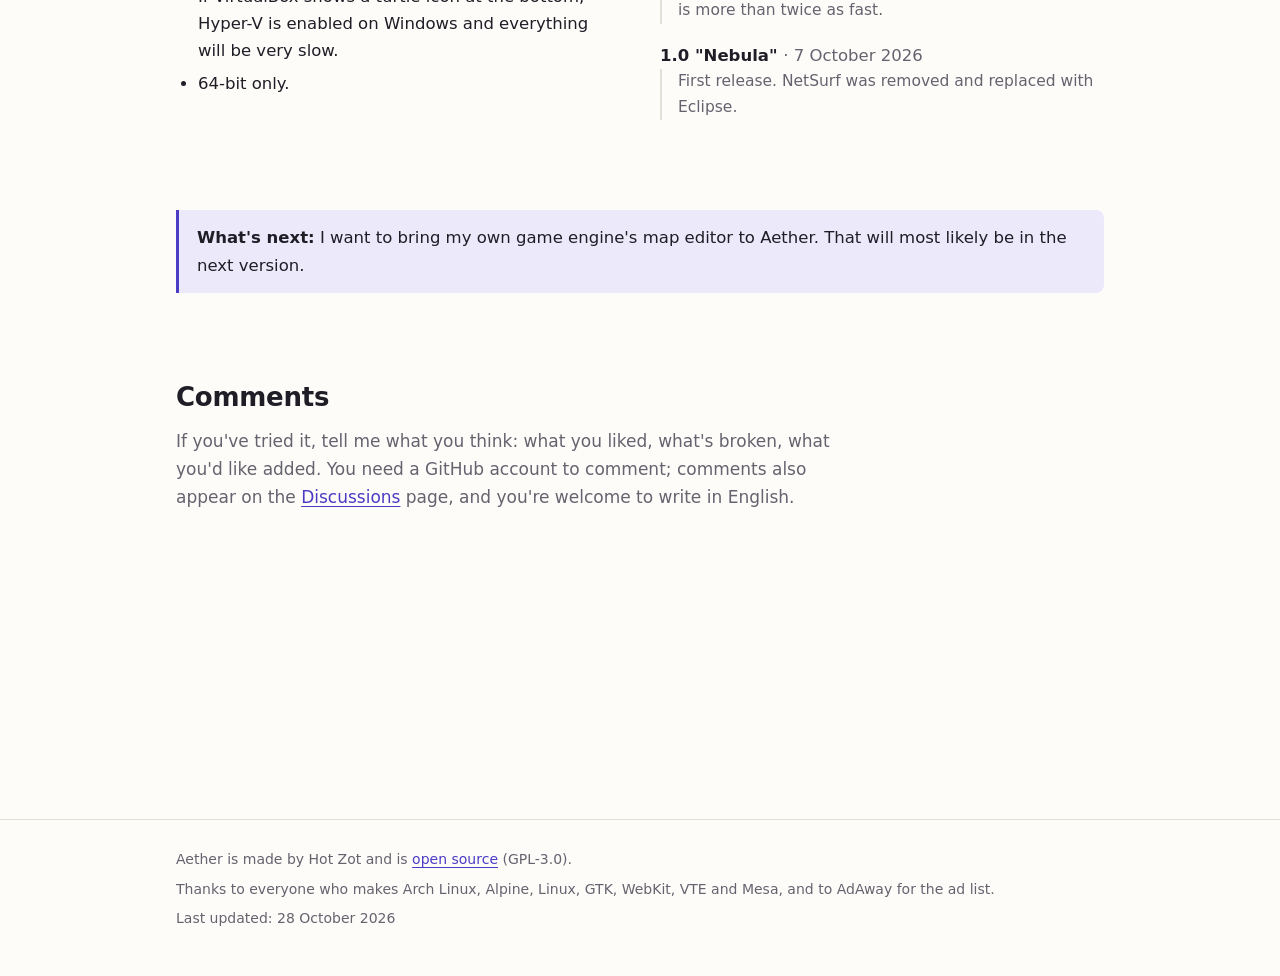
==== commit 0d2f0e80: "Siteyi yenile: "ne yapıyorum" odaklı yeni tasarım Giriş bölümü, ne yaptığımı anlatan kartlar, özelli" ====
--- a/en/index.html
+++ b/en/index.html
@@ -3,255 +3,232 @@
 <head>
 <meta charset="utf-8">
 <meta name="viewport" content="width=device-width, initial-scale=1">
-<title>Aether Linux</title>
-<meta name="description" content="Aether: a small Linux distribution based on Arch Linux, in Turkish and English. A hobby project by Hot Zot.">
+<title>Aether Linux · Hot Zot</title>
+<meta name="description" content="I'm Hot Zot and I make Aether, a small Linux distribution based on Arch Linux. Its window manager, file manager, app store and web browser are programs I wrote myself.">
 <link rel="alternate" hreflang="tr" href="https://aether-os.dev/">
 <link rel="alternate" hreflang="en" href="https://aether-os.dev/en/">
 <link rel="icon" href="../img/aether.svg" type="image/svg+xml">
 <link rel="preconnect" href="https://fonts.googleapis.com">
 <link rel="preconnect" href="https://fonts.gstatic.com" crossorigin>
-<link rel="stylesheet" href="https://fonts.googleapis.com/css2?family=JetBrains+Mono:ital,wght@0,400;0,700;1,400&display=swap">
-<style>
-:root {
-  --bg: #fdfcf9;
-  --fg: #222;
-  --soluk: #6b6b6b;
-  --cizgi: #dcdad3;
-  --link: #4b3cc4;
-  --ziyaret: #7a3cab;
-  --kod: #f0eee8;
-}
-@media (prefers-color-scheme: dark) {
-  :root:not([data-theme="light"]) {
-    --bg: #15141a; --fg: #ddd; --soluk: #8f8d99; --cizgi: #34323d;
-    --link: #a99cff; --ziyaret: #c59cf0; --kod: #22212a; color-scheme: dark;
-  }
-}
-:root[data-theme="dark"] {
-  --bg: #15141a; --fg: #ddd; --soluk: #8f8d99; --cizgi: #34323d;
-  --link: #a99cff; --ziyaret: #c59cf0; --kod: #22212a; color-scheme: dark;
-}
-html { -webkit-text-size-adjust: 100%; }
-body {
-  margin: 0; background: var(--bg); color: var(--fg);
-  font: 14.5px/1.7 "JetBrains Mono", ui-monospace, Consolas, monospace;
-}
-.sayfa { max-width: 720px; margin: 0 auto; padding: 40px 16px 64px; }
-a { color: var(--link); text-underline-offset: 2px; }
-a:visited { color: var(--ziyaret); }
-h1, h2 { font-weight: 700; line-height: 1.3; }
-h1 { font-size: 15px; margin: 0; letter-spacing: .3em; }
-h2 { font-size: 14.5px; margin: 48px 0 12px; }
-h2::before { content: "## "; color: var(--soluk); font-weight: 400; }
-p, ul, ol { margin: 0 0 14px; }
-ul, ol { padding-left: 22px; }
-li { margin-bottom: 4px; }
-code { background: var(--kod); padding: 1px 4px; font-size: 13.5px; }
-img { max-width: 100%; height: auto; display: block; }
-.soluk { color: var(--soluk); }
-small { font-size: 12.5px; }
-
-.ust { display: flex; align-items: center; gap: 12px; margin-bottom: 6px; }
-.ust img { width: 30px; height: 30px; }
-.menu { margin: 0 0 32px; color: var(--soluk); font-size: 13.5px; }
-.menu a, .menu a:visited { color: var(--soluk); }
-
-figure { margin: 22px 0; }
-figure img { border: 1px solid var(--cizgi); }
-figcaption { color: var(--soluk); font-size: 12.5px; margin-top: 6px; }
-
-.resimler { display: grid; grid-template-columns: 1fr 1fr; gap: 14px; margin: 18px 0; }
-.resimler figure { margin: 0; }
-
-.tablo { overflow-x: auto; margin: 14px 0; }
-table { border-collapse: collapse; width: 100%; font-size: 13.5px; }
-th, td { text-align: left; padding: 7px 10px 7px 0; border-bottom: 1px solid var(--cizgi); vertical-align: top; }
-th { font-weight: 400; color: var(--soluk); }
-td.boy { white-space: nowrap; }
-.ozet { font-size: 11.5px; color: var(--soluk); word-break: break-all; display: block; margin-top: 2px; }
-
-pre { background: var(--kod); padding: 10px 12px; overflow-x: auto; font-size: 13px; margin: 0 0 14px; }
-
-.gunluk dt { font-weight: 700; }
-.gunluk dd { margin: 0 0 12px 0; }
-
-#yorumlar { margin-top: 14px; min-height: 200px; }
-.alt { margin-top: 56px; padding-top: 16px; border-top: 1px dashed var(--cizgi); color: var(--soluk); font-size: 12.5px; }
-
-@media (max-width: 560px) {
-  body { font-size: 14px; }
-  .resimler { grid-template-columns: 1fr; }
-}
-</style>
+<link rel="stylesheet" href="https://fonts.googleapis.com/css2?family=JetBrains+Mono:wght@400;700&display=swap">
+<link rel="stylesheet" href="../stil.css">
 </head>
 <body>
-<div class="sayfa">
-
-<div class="ust">
-  <img src="../img/aether.svg" alt="">
-  <h1>AETHER</h1>
-</div>
-<p class="menu">
-  <a href="#download">download</a> ·
-  <a href="#install">install</a> ·
-  <a href="#issues">known issues</a> ·
-  <a href="#comments">comments</a> ·
-  <a href="https://github.com/1260120047-eng/aether-os">source code</a> ·
-  <a href="../" hreflang="tr" lang="tr">türkçe</a>
-</p>
-
-<p>Hi, I'm Hot Zot. Aether is a small Linux distribution I made purely out of curiosity. I wanted to see what goes on inside an operating system; then it grew into something with its own installer, its own settings app and even its own web browser.</p>
-
-<p>Since version 2.0 it's built on Arch Linux, and the ISO is around 800 MB. It loads into RAM at boot, and if you like it you can install it to disk (alongside Windows, if you want). The App Store installs apps from the Arch repositories and Flathub in one click. The interface is in Turkish and English (pick English in the boot menu).</p>
-
-<figure>
-  <a href="../img/dosyalar.webp"><img src="../img/dosyalar.webp" width="1280" height="800" alt="Aether 2.0 desktop and Aether Files"></a>
-  <figcaption>The Aether 2.0 desktop and the new file manager, Aether Files. For the menu, click the logo on the left or press Super.</figcaption>
-</figure>
-
-<h2 id="download">Download</h2>
-
-<p>Current version: <b>2.0 "Orion"</b> (9 October 2026). If you want something lighter, the Alpine-based 1.1 "Nebula" is still available.</p>
-
-<div class="tablo">
-<table>
-  <tr><th>file</th><th>size</th><th>what</th></tr>
-  <tr>
-    <td><a href="https://github.com/1260120047-eng/aether/releases/download/2.0/aether-2.0-orion.iso">aether-2.0-orion.iso</a>
-      <span class="ozet">sha256: 1d5cd5a4cdbb0524d3dde89f4c6d397fb06f65e2c15a6b12d1f4a84f070a17bd</span></td>
-    <td class="boy">798 MB</td>
-    <td><b>2.0</b>, the operating system, x86_64, BIOS + UEFI</td>
-  </tr>
-  <tr>
-    <td><a href="https://github.com/1260120047-eng/aether/releases/download/1.1/aether-1.1-nebula.iso">aether-1.1-nebula.iso</a>
-      <span class="ozet">sha256: b7f82d963c78a9e3547463438df34c16fb24ee85f16842e20599a84706650dfa</span></td>
-    <td class="boy">485 MB</td>
-    <td>1.1, Alpine-based, lighter; no app store</td>
-  </tr>
-  <tr>
-    <td><a href="https://github.com/1260120047-eng/aether/releases/download/1.1/Eclipse-Windows.zip">Eclipse-Windows.zip</a>
-      <span class="ozet">sha256: 4d2270a6167e861c8e8ca14c2fbdd2f535d514414b7749238180bb74ba35c0f3</span></td>
-    <td class="boy">575 KB</td>
-    <td>the Eclipse browser for Windows 10/11</td>
-  </tr>
-</table>
-</div>
-
-<p>To check that the download isn't corrupted:</p>
-<pre>sha256sum aether-2.0-orion.iso                    # Linux
-certutil -hashfile aether-2.0-orion.iso SHA256    # Windows</pre>
-
-<p>Aether is open source. All the code is at <a href="https://github.com/1260120047-eng/aether-os">github.com/1260120047-eng/aether-os</a> under the GPL-3.0 license, along with instructions for building it. The 1.1 code is on the <a href="https://github.com/1260120047-eng/aether-os/tree/1.1">1.1 branch</a>.</p>
-
-<p class="soluk"><small>All files are on the <a href="https://github.com/1260120047-eng/aether/releases">GitHub releases</a> page.</small></p>
-
-<h2>What's inside</h2>
-
-<ul>
-  <li>Arch Linux base with a current Linux kernel. Anything in the Arch repositories can be installed with <code>sudo pacman -S</code></li>
-  <li><b>App Store</b>: the Arch repositories and Flathub in one place; Firefox, Discord, Steam, Prism Launcher, LibreOffice, OBS... in one click</li>
-  <li><b>Aether Files</b>: my own file manager, with copy progress, a trash can and drag and drop</li>
-  <li><b>Task Manager</b> (Ctrl+Shift+Esc): processes plus CPU, memory, disk and network graphs</li>
-  <li><b>Game Mode</b>: Steam and the graphics driver in one click, and a performance mode</li>
-  <li>Yörünge, a window manager I wrote myself: taskbar, desktop icons, Windows-style right-click menus, light and dark themes</li>
-  <li>An installer I wrote myself: language, keyboard, user, disk. It can also install alongside Windows</li>
-  <li>Wi-Fi, sound, notifications, and a Drivers page in Settings</li>
-  <li>Eclipse: my own WebKit-based browser, with tabs, bookmarks, history, private windows and an ad blocker</li>
-  <li>My own terminal (with tabs), text editor, image viewer, calculator, Minesweeper, a starfield screensaver</li>
-  <li>3D acceleration in virtual machines (VirtualBox, VMware, QEMU), and the resolution follows the window size</li>
-  <li><code>gcc</code> and <code>make</code> come preinstalled. <code>aether-info</code> and <code>aether-guncelle</code> (update) in the terminal</li>
-</ul>
-
-
-<div class="resimler">
-  <figure>
-    <a href="../img/magaza.webp"><img src="../img/magaza.webp" width="1280" height="800" alt="App Store" loading="lazy"></a>
-    <figcaption>App Store</figcaption>
-  </figure>
-  <figure>
-    <a href="../img/gorev.webp"><img src="../img/gorev.webp" width="1280" height="800" alt="Task Manager" loading="lazy"></a>
-    <figcaption>Task Manager</figcaption>
-  </figure>
-  <figure>
-    <a href="../img/sagtik.webp"><img src="../img/sagtik.webp" width="1280" height="800" alt="Desktop right-click menu" loading="lazy"></a>
-    <figcaption>Right-clicking the desktop</figcaption>
-  </figure>
-  <figure>
-    <a href="../img/eclipse.webp"><img src="../img/eclipse.webp" width="1102" height="750" alt="Eclipse browser" loading="lazy"></a>
-    <figcaption>Eclipse's home page</figcaption>
+
+<header class="ust">
+  <div class="kap">
+    <a class="logo" href="./"><img src="../img/aether.svg" alt=""><span>AETHER</span></a>
+    <nav class="menu">
+      <a class="gizle" href="#what-i-do">what I do</a>
+      <a href="#download">download</a>
+      <a class="gizle" href="#install">install</a>
+      <a href="https://github.com/1260120047-eng/aether-os">source</a>
+      <a class="dil" href="../" hreflang="tr" lang="tr">TR</a>
+    </nav>
+  </div>
+</header>
+
+<main class="kap">
+
+<div class="giris">
+  <a class="etiket" href="#releases">new: 2.0 "Orion" · 9 October 2026</a>
+  <h1>I'm building <em>my own operating system</em>, out of curiosity.</h1>
+  <p class="ozet">Hi, I'm Hot Zot. Aether is a small Linux distribution I build on top of Arch Linux. Most of the programs inside it, from the window manager and file manager to the app store and web browser, I wrote myself in C.</p>
+  <div class="dugmeler">
+    <a class="dugme ana" href="https://github.com/1260120047-eng/aether/releases/download/2.0/aether-2.0-orion.iso">Download Aether 2.0 <small>ISO · 798 MB</small></a>
+    <a class="dugme" href="https://github.com/1260120047-eng/aether-os">Source code (GitHub)</a>
+  </div>
+  <figure class="ekran">
+    <a href="../img/dosyalar.webp"><img src="../img/dosyalar.webp" width="1280" height="800" alt="Aether 2.0 desktop and Aether Files"></a>
+    <figcaption>The Aether 2.0 desktop and my own file manager, Aether Files. (Screenshots show the Turkish interface.)</figcaption>
   </figure>
 </div>
-<p class="soluk"><small>The screenshots show the Turkish interface.</small></p>
-
-<h2 id="install">Installing</h2>
-
-<p>I've tested it in VirtualBox and QEMU, where it works fine. I haven't tried it on a real computer yet (see below).</p>
-
-<ol>
-  <li>Create a new VirtualBox machine. Type: Linux, version: Arch Linux (64-bit).</li>
-  <li>Give it at least 2 GB of RAM (3 GB is more comfortable) and a 10 GB disk.</li>
-  <li>Optionally, in Settings → Display, set the graphics controller to <b>VMSVGA</b>, tick <b>Enable 3D Acceleration</b> and raise video memory to 128 MB.</li>
-  <li>In Settings → Storage, attach the ISO to the CD drive and start the machine.</li>
-  <li>In the boot menu, choose <b>English</b>. It logs into a live session with no password. Try it as long as you like, then click <b>Install to Disk</b> in the welcome window (or the install icon on the desktop).</li>
-  <li>When the install finishes, remove the ISO, restart and log in with your own account.</li>
-</ol>
-
-<p>To install alongside Windows on a real computer: back up your important files first, turn off Fast Startup and BitLocker in Windows, and turn off Secure Boot in your BIOS/UEFI settings. Then choose to install alongside Windows in the installer and pick how much space Aether gets; at boot, a menu lets you choose between Aether and Windows.</p>
-
-<h2 id="issues">Known issues</h2>
-
-<ul>
-  <li>Not tested on real hardware; I could only try it in virtual machines. If you try it, I'd love to hear how it went.</li>
-  <li>Secure Boot isn't supported, so you need to turn it off.</li>
-  <li>If the screen stays black, choose <b>Safe graphics</b> in the boot menu, or turn off 3D acceleration in VirtualBox.</li>
-  <li>If VirtualBox shows a turtle icon at the bottom, Hyper-V is enabled on Windows and everything will be very slow.</li>
-  <li>64-bit only.</li>
-</ul>
-
-<h2>Release notes</h2>
-
-<dl class="gunluk">
-  <dt>2.0 "Orion" <span class="soluk">· 9 October 2026</span></dt>
-  <dd>Moved to an Arch Linux base. App Store (Arch repositories and Flathub), Aether Files, Task Manager, Game Mode, desktop icons and right-click menus, installed apps in the start menu, installing alongside Windows, <code>sudo</code>, 3D acceleration in virtual machines, and windows that adapt when the resolution changes.</dd>
-  <dt>1.1 "Nebula" <span class="soluk">· 8 October 2026</span></dt>
-  <dd>Openbox is gone; my own window manager Yörünge and a taskbar replace it. Notifications, Wi-Fi settings, a Drivers page, an ad blocker in Eclipse, my own terminal, 6 new wallpapers. Boot is more than twice as fast.</dd>
-  <dt>1.0 "Nebula" <span class="soluk">· 7 October 2026</span></dt>
-  <dd>First release. NetSurf was removed and replaced with Eclipse. Fixed the black screen in VirtualBox.</dd>
-</dl>
-
-<h2>What's next</h2>
-
-<p>I want to bring my own game engine's map editor to Aether. That will most likely be in the next version.</p>
-
-<h2 id="comments">Comments</h2>
-
-<p>If you've tried it, tell me what you think: what you liked, what's broken, what you'd like added. You need a GitHub account to comment. Comments also appear on the <a href="https://github.com/1260120047-eng/aether/discussions">Discussions</a> page, and you're welcome to write in English.</p>
-
-<div id="yorumlar">
-<script src="https://giscus.app/client.js"
-        data-repo="1260120047-eng/aether"
-        data-repo-id="R_kgDOU_pYoA"
-        data-category="Announcements"
-        data-category-id="DIC_kwDOU_pYoM4DHRGf"
-        data-mapping="specific"
-        data-term="aether-1.0"
-        data-strict="0"
-        data-reactions-enabled="1"
-        data-emit-metadata="0"
-        data-input-position="top"
-        data-theme="preferred_color_scheme"
-        data-lang="en"
-        data-loading="lazy"
-        crossorigin="anonymous"
-        async>
-</script>
-</div>
-
-<div class="alt">
-  Aether is made by Hot Zot and is <a href="https://github.com/1260120047-eng/aether-os">open source</a> (GPL-3.0). Thanks to everyone who makes Arch Linux, Alpine, Linux, GTK, WebKit, VTE and Mesa, and to AdAway for the ad list.<br>
-  Last updated: 9 October 2026
-</div>
-
-</div>
+
+<section id="what-i-do">
+  <div class="bolum-ust">
+    <h2>What I do</h2>
+    <p>I wanted to see what goes on inside an operating system. Then it grew into something with its own installer, its own settings app and even its own web browser. It's all open source.</p>
+  </div>
+  <div class="kartlar">
+    <div class="kart">
+      <div class="simge">A</div>
+      <h3>Aether Linux</h3>
+      <p>A Linux distribution that runs from RAM at boot and installs to disk if you like it, even alongside Windows. Arch repositories and Flathub in one click.</p>
+    </div>
+    <div class="kart">
+      <div class="simge">C</div>
+      <h3>Desktop apps</h3>
+      <p>The Yörünge window manager, taskbar, file manager, app store, task manager, terminal and installer. All written in C with GTK 3 and Xlib.</p>
+    </div>
+    <div class="kart">
+      <div class="simge">E</div>
+      <h3>Eclipse browser</h3>
+      <p>My own WebKit-based web browser: tabs, bookmarks, private windows and an ad blocker. There's a Windows 10/11 version too.</p>
+    </div>
+  </div>
+</section>
+
+<section id="inside">
+  <div class="bolum-ust">
+    <h2>What's inside</h2>
+    <p>Aether's own apps on an Arch Linux base with a current Linux kernel. The interface is in Turkish and English (pick English in the boot menu).</p>
+  </div>
+  <div class="ozellikler">
+    <div class="ozellik"><h3>App Store</h3><p>The Arch repositories and Flathub in one place: Firefox, Discord, Steam, LibreOffice, OBS... in one click.</p></div>
+    <div class="ozellik"><h3>Aether Files</h3><p>Copy progress, a trash can, drag and drop, "Open with".</p></div>
+    <div class="ozellik"><h3>Task Manager</h3><p>Ctrl+Shift+Esc. Processes plus CPU, memory, disk and network graphs.</p></div>
+    <div class="ozellik"><h3>Game Mode</h3><p>Steam and the graphics driver in one click, and a performance mode.</p></div>
+    <div class="ozellik"><h3>Yörünge desktop</h3><p>Taskbar, desktop icons, Windows-style right-click menus, light and dark themes.</p></div>
+    <div class="ozellik"><h3>Installer</h3><p>Language, keyboard, user, disk. It can also install alongside Windows.</p></div>
+    <div class="ozellik"><h3>Everyday things</h3><p>Wi-Fi, sound, notifications, a Drivers page in Settings. A tabbed terminal, text editor, calculator, Minesweeper.</p></div>
+    <div class="ozellik"><h3>For developers</h3><p><code>gcc</code>, <code>make</code> and <code>sudo pacman -S</code> ready to go. 3D acceleration in virtual machines.</p></div>
+  </div>
+
+  <div class="resimler">
+    <figure>
+      <a href="../img/magaza.webp"><img src="../img/magaza.webp" width="1280" height="800" alt="App Store" loading="lazy"></a>
+      <figcaption>App Store</figcaption>
+    </figure>
+    <figure>
+      <a href="../img/gorev.webp"><img src="../img/gorev.webp" width="1280" height="800" alt="Task Manager" loading="lazy"></a>
+      <figcaption>Task Manager</figcaption>
+    </figure>
+    <figure>
+      <a href="../img/sagtik.webp"><img src="../img/sagtik.webp" width="1280" height="800" alt="Desktop right-click menu" loading="lazy"></a>
+      <figcaption>Right-clicking the desktop</figcaption>
+    </figure>
+    <figure>
+      <a href="../img/eclipse.webp"><img src="../img/eclipse.webp" width="1102" height="750" alt="Eclipse browser" loading="lazy"></a>
+      <figcaption>Eclipse's home page</figcaption>
+    </figure>
+  </div>
+</section>
+
+<section id="download">
+  <div class="bolum-ust">
+    <h2>Download</h2>
+    <p>The current version is <b>2.0 "Orion"</b>. If you want something lighter, the Alpine-based 1.1 "Nebula" is still available.</p>
+  </div>
+
+  <div class="tablo">
+  <table>
+    <tr><th>file</th><th>size</th><th>what</th></tr>
+    <tr>
+      <td><a href="https://github.com/1260120047-eng/aether/releases/download/2.0/aether-2.0-orion.iso">aether-2.0-orion.iso</a>
+        <span class="sha">sha256: 1d5cd5a4cdbb0524d3dde89f4c6d397fb06f65e2c15a6b12d1f4a84f070a17bd</span></td>
+      <td class="boy">798 MB</td>
+      <td><b>2.0</b>, the operating system, x86_64, BIOS + UEFI</td>
+    </tr>
+    <tr>
+      <td><a href="https://github.com/1260120047-eng/aether/releases/download/1.1/aether-1.1-nebula.iso">aether-1.1-nebula.iso</a>
+        <span class="sha">sha256: b7f82d963c78a9e3547463438df34c16fb24ee85f16842e20599a84706650dfa</span></td>
+      <td class="boy">485 MB</td>
+      <td>1.1, Alpine-based, lighter; no app store</td>
+    </tr>
+    <tr>
+      <td><a href="https://github.com/1260120047-eng/aether/releases/download/1.1/Eclipse-Windows.zip">Eclipse-Windows.zip</a>
+        <span class="sha">sha256: 4d2270a6167e861c8e8ca14c2fbdd2f535d514414b7749238180bb74ba35c0f3</span></td>
+      <td class="boy">575 KB</td>
+      <td>the Eclipse browser for Windows 10/11</td>
+    </tr>
+  </table>
+  </div>
+
+  <p>To check that the download isn't corrupted:</p>
+  <pre>sha256sum aether-2.0-orion.iso                    # Linux
+certutil -hashfile aether-2.0-orion.iso SHA256    # Windows</pre>
+
+  <p>All the code is at <a href="https://github.com/1260120047-eng/aether-os">github.com/1260120047-eng/aether-os</a> under the GPL-3.0 license, along with instructions for building it. The 1.1 code is on the <a href="https://github.com/1260120047-eng/aether-os/tree/1.1">1.1 branch</a>. All files are on the <a href="https://github.com/1260120047-eng/aether/releases">GitHub releases</a> page.</p>
+</section>
+
+<section id="install">
+  <div class="bolum-ust">
+    <h2>Installing</h2>
+    <p>I've tested it in VirtualBox and QEMU, where it works fine.</p>
+  </div>
+
+  <ol class="adimlar">
+    <li>Create a new VirtualBox machine. Type: Linux, version: Arch Linux (64-bit).</li>
+    <li>Give it at least 2 GB of RAM (3 GB is more comfortable) and a 10 GB disk.</li>
+    <li>Optionally, in Settings → Display, set the graphics controller to <b>VMSVGA</b>, tick <b>Enable 3D Acceleration</b> and raise video memory to 128 MB.</li>
+    <li>In Settings → Storage, attach the ISO to the CD drive and start the machine.</li>
+    <li>In the boot menu, choose <b>English</b>. It logs into a live session with no password. Try it as long as you like, then click <b>Install to Disk</b> in the welcome window (or the install icon on the desktop).</li>
+    <li>When the install finishes, remove the ISO, restart and log in with your own account.</li>
+  </ol>
+
+  <div class="not">
+    <p><b>Installing alongside Windows on a real computer:</b> back up your important files first, turn off Fast Startup and BitLocker in Windows, and turn off Secure Boot in your BIOS/UEFI settings. Then choose to install alongside Windows in the installer and pick how much space Aether gets; at boot, a menu lets you choose between Aether and Windows.</p>
+  </div>
+</section>
+
+<section id="issues">
+  <div class="ikili">
+    <div>
+      <h2>Known issues</h2>
+      <ul>
+        <li>Not tested on real hardware; I could only try it in virtual machines. If you try it, I'd love to hear how it went.</li>
+        <li>Secure Boot isn't supported, so you need to turn it off.</li>
+        <li>If the screen stays black, choose <b>Safe graphics</b> in the boot menu, or turn off 3D acceleration in VirtualBox.</li>
+        <li>If VirtualBox shows a turtle icon at the bottom, Hyper-V is enabled on Windows and everything will be very slow.</li>
+        <li>64-bit only.</li>
+      </ul>
+    </div>
+    <div id="releases">
+      <h2>Release notes</h2>
+      <dl class="gunluk">
+        <dt>2.0 "Orion" <span class="soluk">· 9 October 2026</span></dt>
+        <dd>Moved to an Arch Linux base. App Store, Aether Files, Task Manager, Game Mode, desktop icons and right-click menus, installing alongside Windows, <code>sudo</code>, 3D acceleration in virtual machines.</dd>
+        <dt>1.1 "Nebula" <span class="soluk">· 8 October 2026</span></dt>
+        <dd>Openbox is gone; my own window manager Yörünge and a taskbar replace it. Notifications, Wi-Fi, a Drivers page, an ad blocker in Eclipse, my own terminal. Boot is more than twice as fast.</dd>
+        <dt>1.0 "Nebula" <span class="soluk">· 7 October 2026</span></dt>
+        <dd>First release. NetSurf was removed and replaced with Eclipse.</dd>
+      </dl>
+    </div>
+  </div>
+</section>
+
+<section id="next">
+  <div class="not">
+    <p><b>What's next:</b> I want to bring my own game engine's map editor to Aether. That will most likely be in the next version.</p>
+  </div>
+</section>
+
+<section id="comments">
+  <div class="bolum-ust">
+    <h2>Comments</h2>
+    <p>If you've tried it, tell me what you think: what you liked, what's broken, what you'd like added. You need a GitHub account to comment; comments also appear on the <a href="https://github.com/1260120047-eng/aether/discussions">Discussions</a> page, and you're welcome to write in English.</p>
+  </div>
+
+  <div id="yorumlar">
+  <script src="https://giscus.app/client.js"
+          data-repo="1260120047-eng/aether"
+          data-repo-id="R_kgDOU_pYoA"
+          data-category="Announcements"
+          data-category-id="DIC_kwDOU_pYoM4DHRGf"
+          data-mapping="specific"
+          data-term="aether-1.0"
+          data-strict="0"
+          data-reactions-enabled="1"
+          data-emit-metadata="0"
+          data-input-position="top"
+          data-theme="preferred_color_scheme"
+          data-lang="en"
+          data-loading="lazy"
+          crossorigin="anonymous"
+          async>
+  </script>
+  </div>
+</section>
+
+</main>
+
+<footer class="alt">
+  <div class="kap">
+    <p>Aether is made by Hot Zot and is <a href="https://github.com/1260120047-eng/aether-os">open source</a> (GPL-3.0).</p>
+    <p>Thanks to everyone who makes Arch Linux, Alpine, Linux, GTK, WebKit, VTE and Mesa, and to AdAway for the ad list.</p>
+    <p>Last updated: 28 October 2026</p>
+  </div>
+</footer>
+
 </body>
 </html>
--- a/stil.css
+++ b/stil.css
@@ -0,0 +1,173 @@
+/* aether-os.dev: Türkçe ve İngilizce sayfaların ortak stili */
+:root {
+  --bg: #fdfcf9;
+  --yuzey: #ffffff;
+  --fg: #1f1d26;
+  --soluk: #65636e;
+  --cizgi: #e3e0d8;
+  --vurgu: #4b3cc4;
+  --vurgu-acik: #ece9fb;
+  --vurgu-yazi: #ffffff;
+  --kod: #f2f0ea;
+  --golge: 0 1px 2px rgba(20, 16, 40, .06), 0 8px 24px rgba(20, 16, 40, .06);
+  --mono: "JetBrains Mono", ui-monospace, Consolas, monospace;
+  --sans: system-ui, -apple-system, "Segoe UI", Roboto, "Helvetica Neue", Arial, sans-serif;
+}
+@media (prefers-color-scheme: dark) {
+  :root:not([data-theme="light"]) {
+    --bg: #15141a; --yuzey: #1d1c24; --fg: #e6e4ee; --soluk: #9a98a6; --cizgi: #33313d;
+    --vurgu: #a99cff; --vurgu-acik: #28243f; --vurgu-yazi: #15141a; --kod: #24232c;
+    --golge: 0 1px 2px rgba(0, 0, 0, .3), 0 8px 24px rgba(0, 0, 0, .25);
+    color-scheme: dark;
+  }
+}
+:root[data-theme="dark"] {
+  --bg: #15141a; --yuzey: #1d1c24; --fg: #e6e4ee; --soluk: #9a98a6; --cizgi: #33313d;
+  --vurgu: #a99cff; --vurgu-acik: #28243f; --vurgu-yazi: #15141a; --kod: #24232c;
+  --golge: 0 1px 2px rgba(0, 0, 0, .3), 0 8px 24px rgba(0, 0, 0, .25);
+  color-scheme: dark;
+}
+
+* { box-sizing: border-box; }
+html { -webkit-text-size-adjust: 100%; scroll-behavior: smooth; scroll-padding-top: 72px; }
+body {
+  margin: 0; background: var(--bg); color: var(--fg);
+  font: 16.5px/1.65 var(--sans);
+}
+a { color: var(--vurgu); text-underline-offset: 3px; }
+img { max-width: 100%; height: auto; display: block; }
+code, pre { font-family: var(--mono); }
+code { background: var(--kod); padding: 1px 5px; border-radius: 4px; font-size: .86em; }
+pre { background: var(--kod); padding: 12px 14px; border-radius: 8px; overflow-x: auto; font-size: 13.5px; margin: 0 0 16px; }
+p, ul, ol { margin: 0 0 16px; }
+ul, ol { padding-left: 22px; }
+li { margin-bottom: 6px; }
+h1, h2, h3 { line-height: 1.25; margin: 0; }
+h2 { font-size: 26px; letter-spacing: -.01em; margin-bottom: 14px; }
+h3 { font-size: 17px; margin-bottom: 6px; }
+.soluk { color: var(--soluk); }
+small { font-size: 13.5px; }
+
+.kap { max-width: 960px; margin: 0 auto; padding: 0 16px; }
+
+/* Üst çubuk */
+.ust {
+  position: sticky; top: 0; z-index: 10;
+  background: color-mix(in srgb, var(--bg) 88%, transparent);
+  backdrop-filter: blur(8px); -webkit-backdrop-filter: blur(8px);
+  border-bottom: 1px solid var(--cizgi);
+}
+.ust .kap { display: flex; align-items: center; gap: 20px; height: 60px; }
+.logo { display: flex; align-items: center; gap: 10px; text-decoration: none; color: var(--fg); }
+.logo img { width: 28px; height: 28px; }
+.logo span { font: 700 15px var(--mono); letter-spacing: .28em; }
+.menu { display: flex; gap: 18px; margin-left: auto; font-size: 15px; }
+.menu a { color: var(--soluk); text-decoration: none; }
+.menu a:hover { color: var(--fg); }
+.menu .dil { font-family: var(--mono); font-size: 13px; border: 1px solid var(--cizgi); border-radius: 6px; padding: 2px 8px; }
+
+/* Giriş */
+.giris { padding: 72px 0 40px; }
+.etiket {
+  display: inline-block; font: 13px var(--mono); color: var(--vurgu);
+  background: var(--vurgu-acik); border-radius: 999px; padding: 3px 12px; margin-bottom: 18px;
+  text-decoration: none;
+}
+.giris h1 { font-size: clamp(32px, 6vw, 52px); letter-spacing: -.025em; max-width: 16ch; margin-bottom: 18px; }
+.giris h1 em { font-style: normal; color: var(--vurgu); }
+.giris .ozet { font-size: 19px; color: var(--soluk); max-width: 60ch; margin-bottom: 28px; }
+.dugmeler { display: flex; flex-wrap: wrap; gap: 12px; margin-bottom: 48px; }
+.dugme {
+  display: inline-flex; align-items: center; gap: 8px; text-decoration: none;
+  font-weight: 600; font-size: 15.5px; padding: 11px 20px; border-radius: 8px;
+  border: 1px solid var(--cizgi); color: var(--fg); background: var(--yuzey);
+}
+.dugme:hover { border-color: var(--soluk); }
+.dugme.ana { background: var(--vurgu); border-color: var(--vurgu); color: var(--vurgu-yazi); }
+.dugme.ana:hover { filter: brightness(1.08); }
+.dugme small { font-weight: 400; opacity: .8; font-size: 13px; }
+
+.ekran { margin: 0; }
+.ekran img { border-radius: 10px; border: 1px solid var(--cizgi); box-shadow: var(--golge); }
+figcaption { color: var(--soluk); font-size: 13.5px; margin-top: 10px; }
+
+/* Bölümler */
+section { padding: 64px 0 8px; }
+.bolum-ust { max-width: 64ch; margin-bottom: 28px; }
+.bolum-ust p { color: var(--soluk); font-size: 17px; margin: 0; }
+
+.kartlar { display: grid; grid-template-columns: repeat(3, 1fr); gap: 16px; }
+.kart {
+  background: var(--yuzey); border: 1px solid var(--cizgi); border-radius: 10px;
+  padding: 22px; box-shadow: var(--golge);
+}
+.kart p { margin: 0; color: var(--soluk); font-size: 15.5px; }
+.kart .simge {
+  width: 40px; height: 40px; border-radius: 8px; display: grid; place-items: center;
+  background: var(--vurgu-acik); color: var(--vurgu); margin-bottom: 14px;
+  font: 700 17px var(--mono);
+}
+
+.ozellikler { display: grid; grid-template-columns: repeat(2, 1fr); gap: 0 32px; }
+.ozellik { padding: 14px 0; border-top: 1px solid var(--cizgi); }
+.ozellik h3 { font-size: 16px; margin-bottom: 2px; }
+.ozellik p { margin: 0; color: var(--soluk); font-size: 15px; }
+
+.resimler { display: grid; grid-template-columns: 1fr 1fr; gap: 20px; margin-top: 32px; }
+.resimler figure { margin: 0; }
+.resimler img { border-radius: 8px; border: 1px solid var(--cizgi); }
+
+/* İndirme tablosu */
+.tablo { overflow-x: auto; margin: 0 0 16px; border: 1px solid var(--cizgi); border-radius: 10px; background: var(--yuzey); }
+table { border-collapse: collapse; width: 100%; font-size: 15px; }
+th, td { text-align: left; padding: 12px 16px; border-bottom: 1px solid var(--cizgi); vertical-align: top; }
+tr:last-child td { border-bottom: 0; }
+th { font-weight: 500; color: var(--soluk); font-size: 13.5px; }
+td.boy { white-space: nowrap; }
+td a { font-family: var(--mono); font-size: 14px; font-weight: 600; }
+.sha { font: 11.5px var(--mono); color: var(--soluk); word-break: break-all; display: block; margin-top: 4px; }
+
+/* Kurulum adımları */
+.adimlar { list-style: none; padding: 0; counter-reset: adim; }
+.adimlar li { counter-increment: adim; position: relative; padding-left: 44px; margin-bottom: 14px; }
+.adimlar li::before {
+  content: counter(adim); position: absolute; left: 0; top: 0;
+  width: 28px; height: 28px; border-radius: 50%; display: grid; place-items: center;
+  background: var(--vurgu-acik); color: var(--vurgu); font: 700 13px/1 var(--mono);
+}
+.not {
+  border-left: 3px solid var(--vurgu); background: var(--vurgu-acik);
+  padding: 14px 18px; border-radius: 0 8px 8px 0; margin: 0 0 16px;
+}
+.not p:last-child { margin: 0; }
+
+.ikili { display: grid; grid-template-columns: 1fr 1fr; gap: 40px; }
+
+/* Sürüm notları */
+.gunluk { margin: 0; }
+.gunluk dt { font-weight: 700; }
+.gunluk dt span { font-weight: 400; }
+.gunluk dd { margin: 0 0 18px; padding-left: 16px; border-left: 2px solid var(--cizgi); color: var(--soluk); font-size: 15.5px; }
+
+#yorumlar { margin-top: 16px; min-height: 200px; }
+
+.alt { margin-top: 72px; padding: 28px 0 40px; border-top: 1px solid var(--cizgi); color: var(--soluk); font-size: 14px; }
+.alt p { margin: 0 0 6px; }
+
+@media (max-width: 760px) {
+  .kartlar, .ozellikler, .ikili { grid-template-columns: 1fr; }
+  .ikili { gap: 8px; }
+}
+@media (max-width: 560px) {
+  body { font-size: 16px; }
+  .menu .gizle { display: none; }
+  .giris { padding-top: 44px; }
+  .resimler { grid-template-columns: 1fr; }
+  section { padding-top: 48px; }
+  table, tbody, tr, td { display: block; }
+  tr:first-child { display: none; }
+  tr { padding: 12px 16px; border-bottom: 1px solid var(--cizgi); }
+  tr:last-child { border-bottom: 0; }
+  td { padding: 0; border: 0; }
+  td.boy { color: var(--soluk); font-size: 13.5px; margin-top: 6px; }
+}
